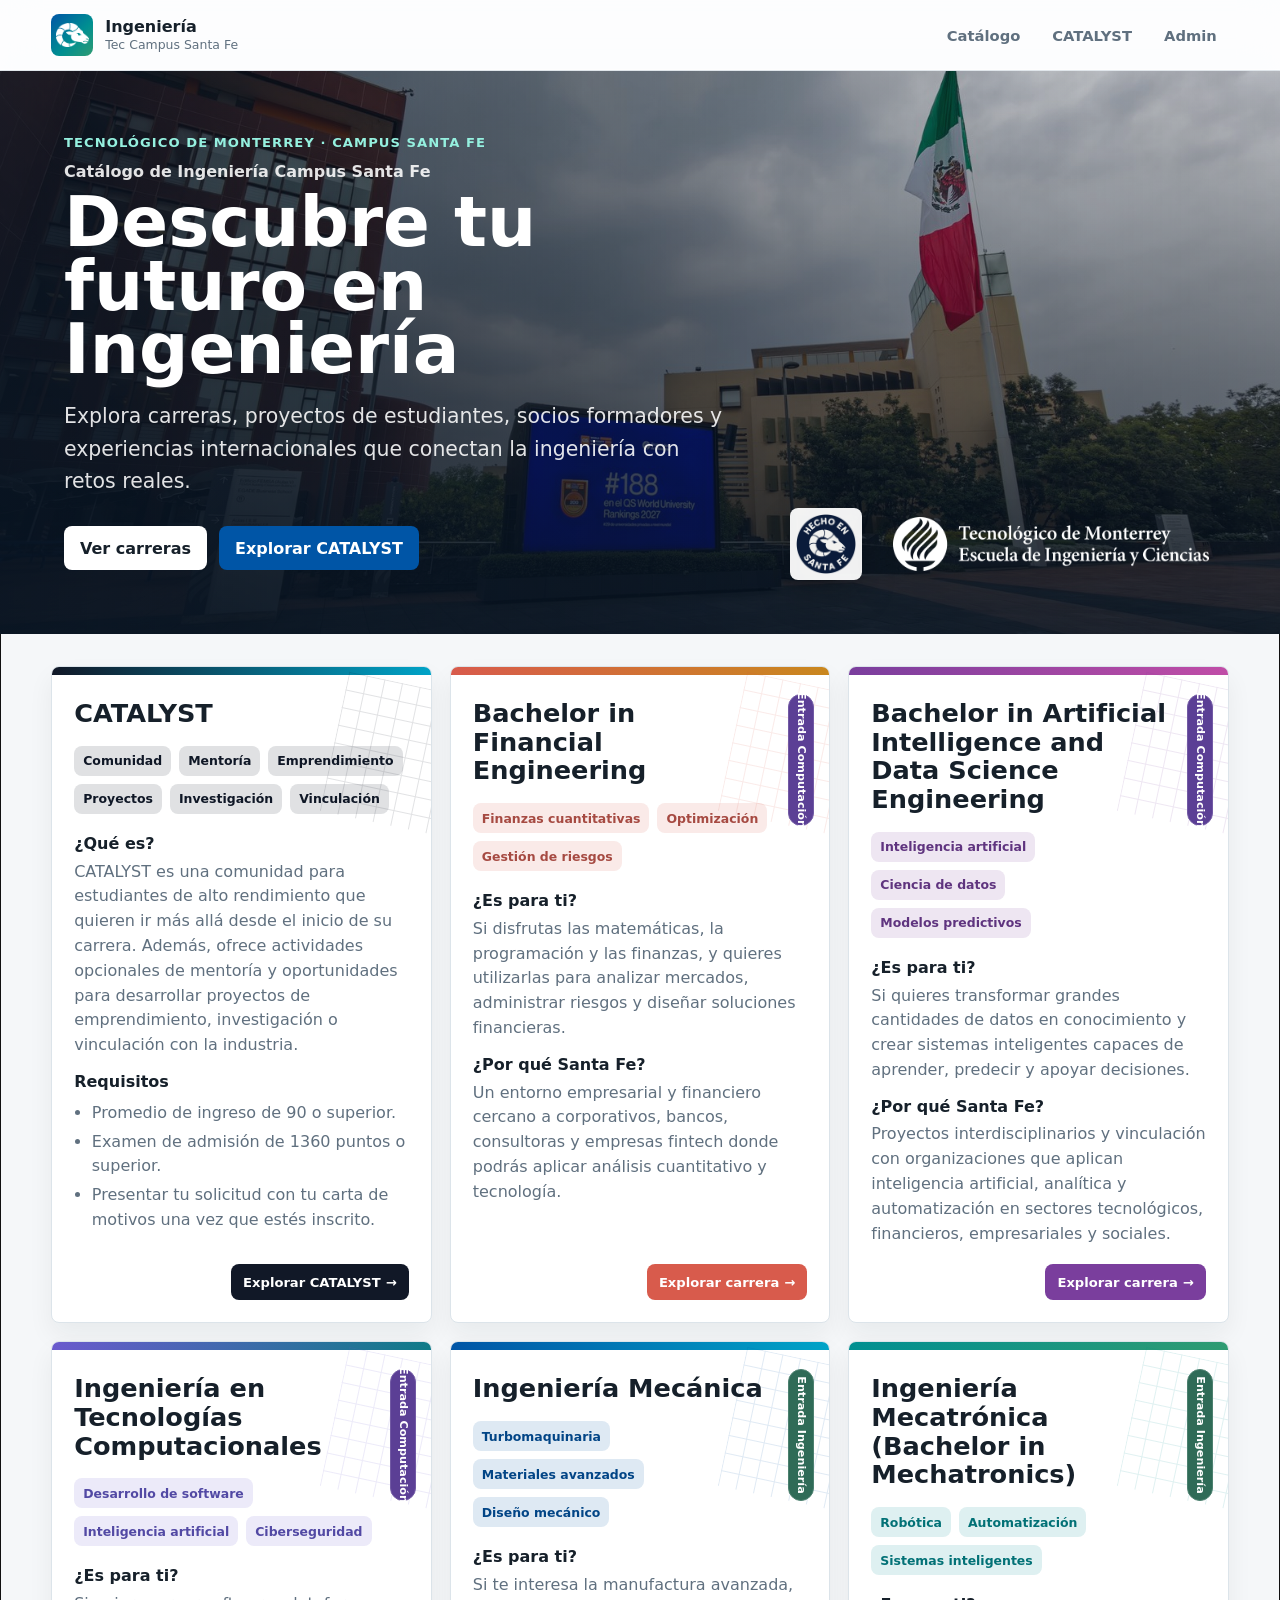
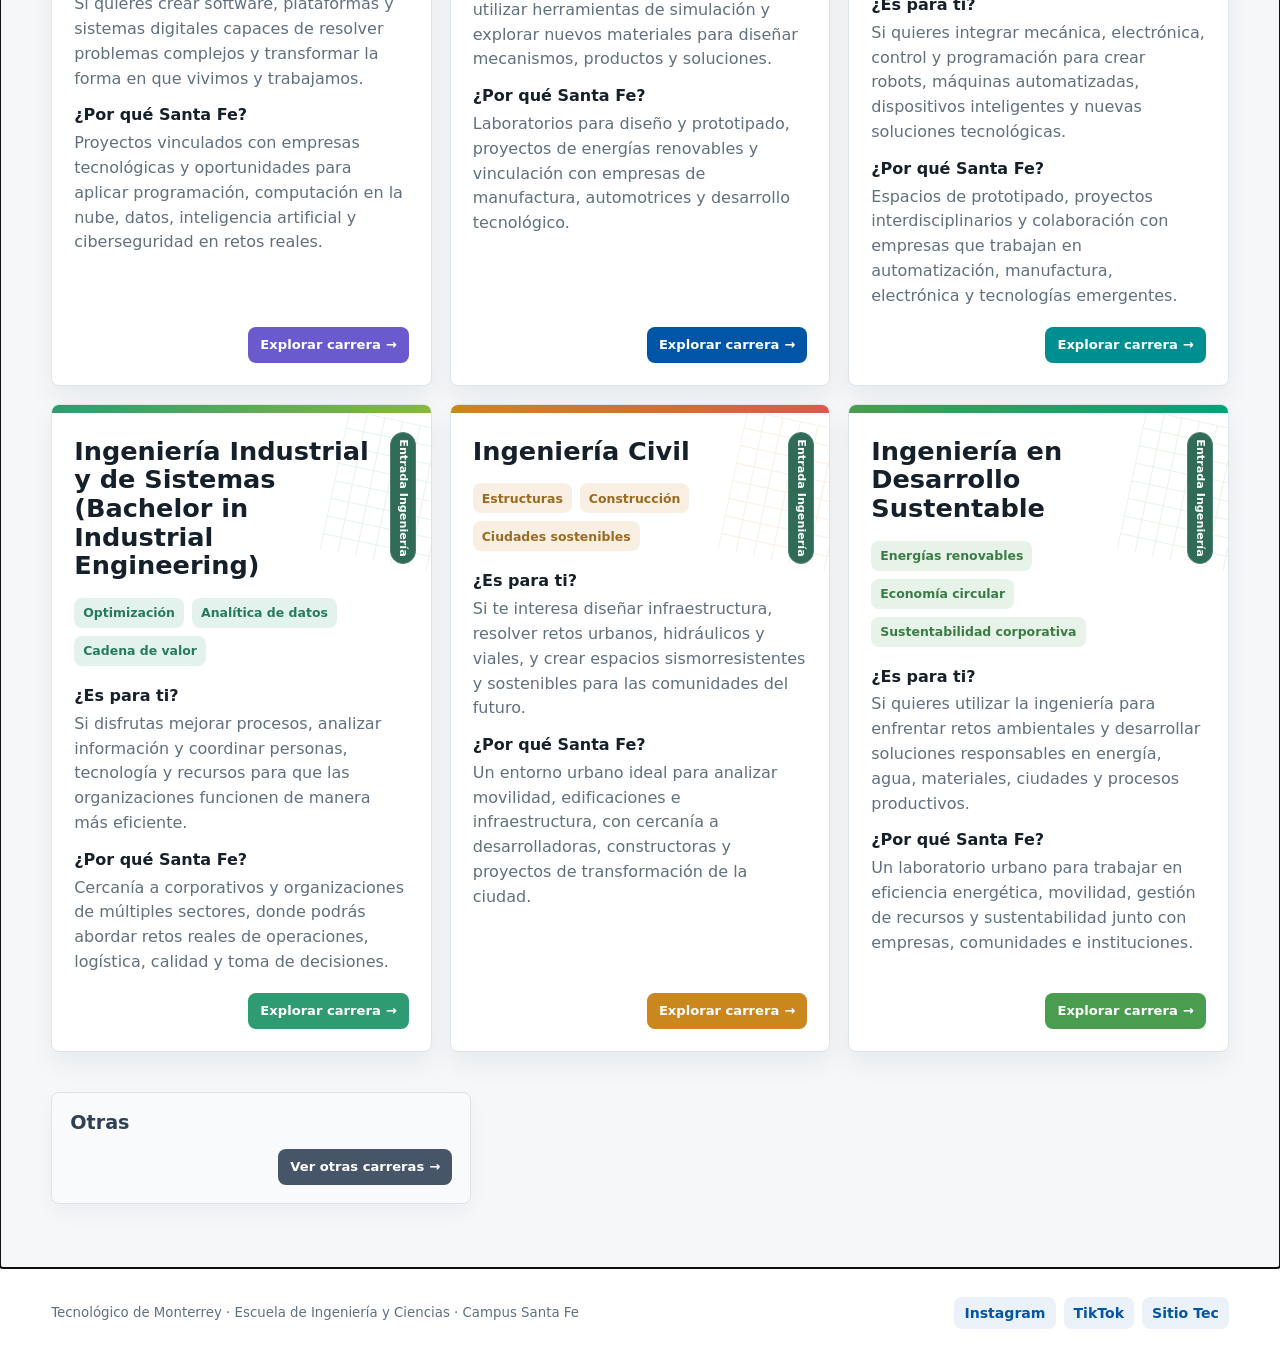
==== index.html @ 41fcdf04 "Agregar QRs" ====
<!doctype html>
<html lang="es">
  <head>
    <meta charset="UTF-8" />
    <meta name="viewport" content="width=device-width, initial-scale=1" />
    <title>Ingeniería Tec Santa Fe | Catálogo</title>
    <meta
      name="description"
      content="Catálogo de programas de Ingeniería del Tecnológico de Monterrey Campus Santa Fe."
    />
    <link rel="icon" href="assets/favicon.ico" sizes="any" />
    <link rel="icon" href="assets/favicon.png" type="image/png" />
    <link rel="apple-touch-icon" href="assets/apple-touch-icon.png" />
    <link rel="stylesheet" href="assets/vendor/jsvectormap/jsvectormap.min.css" />
    <link rel="stylesheet" href="styles/styles.css?v=20260716-28" />
  </head>
  <body>
    <header class="site-header">
      <a class="brand" href="#inicio" aria-label="Volver al inicio">
        <span class="brand-mark" aria-hidden="true">
          <img class="brand-icon" src="assets/logos/borrego-hecho-en-santa-fe.png" alt="" />
        </span>
        <span>
          <strong>Ingeniería</strong>
          <small>Tec Campus Santa Fe</small>
        </span>
      </a>
      <nav class="top-nav" aria-label="Navegación principal">
        <a href="#inicio">Catálogo</a>
        <a href="#programa/catalyst">CATALYST</a>
        <a href="#admin">Admin</a>
      </nav>
    </header>

    <main id="app" tabindex="-1"></main>

    <footer class="site-footer" id="site-footer">
      <p>Tecnológico de Monterrey · Escuela de Ingeniería y Ciencias · Campus Santa Fe</p>
    </footer>

    <script src="assets/vendor/jsvectormap/jsvectormap.min.js"></script>
    <script src="assets/vendor/jsvectormap/world.js"></script>
    <script src="js/app.js?v=20260716-28"></script>
  </body>
</html>
---- assets/vendor/jsvectormap/jsvectormap.min.css ----
svg{-ms-touch-action:none;touch-action:none}image,text,.jvm-zoomin,.jvm-zoomout{-webkit-user-select:none;-moz-user-select:none;-ms-user-select:none;user-select:none}.jvm-container{-ms-touch-action:none;touch-action:none;position:relative;overflow:hidden;height:100%;width:100%}.jvm-tooltip{border-radius:3px;background-color:#5c5cff;font-family:sans-serif,Verdana;font-size:smaller;box-shadow:1px 2px 12px rgba(0,0,0,0.2);padding:3px 5px;white-space:nowrap;position:absolute;display:none;color:#FFF}.jvm-tooltip.active{display:block}.jvm-zoom-btn{border-radius:3px;background-color:#292929;padding:3px;box-sizing:border-box;position:absolute;line-height:10px;cursor:pointer;color:#FFF;height:15px;width:15px;left:10px}.jvm-zoom-btn.jvm-zoomout{top:30px}.jvm-zoom-btn.jvm-zoomin{top:10px}.jvm-series-container{right:15px;position:absolute}.jvm-series-container.jvm-series-h{bottom:15px}.jvm-series-container.jvm-series-v{top:15px}.jvm-series-container .jvm-legend{background-color:#fff;border:1px solid #e5e7eb;margin-left:.75rem;border-radius:.25rem;border-color:#e5e7eb;padding:.6rem;box-shadow:0 1px 2px 0 rgba(0,0,0,0.05);float:left}.jvm-series-container .jvm-legend .jvm-legend-title{line-height:1;border-bottom:1px solid #e5e7eb;padding-bottom:.5rem;margin-bottom:.575rem;text-align:left}.jvm-series-container .jvm-legend .jvm-legend-inner{overflow:hidden}.jvm-series-container .jvm-legend .jvm-legend-inner .jvm-legend-tick{overflow:hidden;min-width:40px}.jvm-series-container .jvm-legend .jvm-legend-inner .jvm-legend-tick:not(:first-child){margin-top:.575rem}.jvm-series-container .jvm-legend .jvm-legend-inner .jvm-legend-tick .jvm-legend-tick-sample{border-radius:4px;margin-right:.65rem;height:16px;width:16px;float:left}.jvm-series-container .jvm-legend .jvm-legend-inner .jvm-legend-tick .jvm-legend-tick-text{font-size:12px;text-align:center;float:left}.jvm-line[animation="true"]{-webkit-animation:jvm-line-animation 10s linear forwards infinite;animation:jvm-line-animation 10s linear forwards infinite}@-webkit-keyframes jvm-line-animation{from{stroke-dashoffset:250}}@keyframes jvm-line-animation{from{stroke-dashoffset:250}}
---- styles/styles.css ----
:root {
  color-scheme: light;
  --ink: #16202a;
  --muted: #60707f;
  --line: #dce4ea;
  --paper: #ffffff;
  --soft: #f5f7f9;
  --blue: #0055a6;
  --teal: #008f91;
  --green: #2f9b72;
  --coral: #d85b4c;
  --amber: #c9871e;
  --violet: #6a5acd;
  --entry-computacion: #5b3f95;
  --entry-ingenieria: #2f6b57;
  --shadow: 0 18px 42px rgba(22, 32, 42, 0.12);
  --accent: var(--blue);
  --secondary-accent: var(--teal);
  --gradient: linear-gradient(135deg, rgba(0, 85, 166, 0.95), rgba(0, 143, 145, 0.88));
}

* {
  box-sizing: border-box;
}

html {
  scroll-behavior: smooth;
}

body {
  margin: 0;
  font-family:
    Inter, ui-sans-serif, system-ui, -apple-system, BlinkMacSystemFont, "Segoe UI",
    sans-serif;
  color: var(--ink);
  background:
    linear-gradient(180deg, rgba(0, 85, 166, 0.08), transparent 360px),
    var(--soft);
}

body:has(.theme-scope) {
  background:
    linear-gradient(180deg, color-mix(in srgb, var(--accent) 10%, transparent), transparent 360px),
    var(--soft);
}

a {
  color: inherit;
  text-decoration: none;
}

button {
  font: inherit;
}

.site-header {
  position: sticky;
  top: 0;
  z-index: 20;
  display: flex;
  align-items: center;
  justify-content: space-between;
  gap: 20px;
  padding: 14px clamp(18px, 4vw, 56px);
  background: rgba(255, 255, 255, 0.9);
  border-bottom: 1px solid rgba(220, 228, 234, 0.8);
  backdrop-filter: blur(18px);
}

.brand {
  display: inline-flex;
  align-items: center;
  gap: 12px;
  min-width: 0;
}

.brand-mark {
  display: grid;
  width: 42px;
  height: 42px;
  place-items: center;
  flex: 0 0 auto;
  color: white;
  font-weight: 900;
  background:
    linear-gradient(135deg, var(--blue), var(--teal) 58%, var(--green)),
    var(--blue);
  border-radius: 8px;
}

.brand-icon {
  display: block;
  width: 78%;
  height: 78%;
  object-fit: contain;
  object-position: center;
  border-radius: 0;
}

.brand strong,
.brand small {
  display: block;
  line-height: 1.1;
}

.brand small {
  margin-top: 3px;
  color: var(--muted);
  font-size: 0.78rem;
}

.top-nav {
  display: flex;
  align-items: center;
  gap: 8px;
}

.top-nav a,
.back-link {
  padding: 10px 12px;
  color: var(--muted);
  font-size: 0.92rem;
  font-weight: 700;
  border-radius: 8px;
}

.top-nav a:hover,
.back-link:hover {
  color: var(--blue);
  background: rgba(0, 85, 166, 0.08);
}

#app {
  min-height: calc(100vh - 144px);
}

.hero {
  position: relative;
  isolation: isolate;
  min-height: 520px;
  display: grid;
  align-items: end;
  padding: clamp(28px, 5vw, 72px);
  overflow: hidden;
  background: #10243a;
}

.hero::before {
  content: none;
}

.hero-image {
  position: absolute;
  inset: 0;
  z-index: -2;
  width: 100%;
  height: 100%;
  object-fit: cover;
  object-position: 52% 46%;
  transform: scale(1.02);
}

.hero::after {
  content: "";
  position: absolute;
  inset: 0;
  z-index: -1;
  background:
    linear-gradient(90deg, rgba(8, 20, 34, 0.82), rgba(8, 20, 34, 0.3) 58%, rgba(8, 20, 34, 0.08)),
    linear-gradient(180deg, rgba(8, 20, 34, 0.1), rgba(8, 20, 34, 0.84));
}

.hero-content {
  position: relative;
  z-index: 1;
  max-width: 760px;
  color: white;
}

.hero-logo-stack {
  position: absolute;
  right: clamp(28px, 5vw, 72px);
  bottom: clamp(28px, 5vw, 54px);
  z-index: 1;
  display: flex;
  align-items: center;
  justify-content: flex-end;
  gap: clamp(16px, 2vw, 24px);
  max-width: min(44vw, 440px);
}

.hero-logo {
  display: block;
  object-fit: contain;
}

.institutional-logo {
  width: clamp(250px, 27vw, 330px);
  max-height: 54px;
  filter: drop-shadow(0 12px 24px rgba(0, 0, 0, 0.22));
}

.project-logo {
  width: clamp(58px, 6.2vw, 72px);
  height: clamp(58px, 6.2vw, 72px);
  padding: 6px;
  background: rgba(255, 255, 255, 0.94);
  border-radius: 8px;
  box-shadow: 0 16px 34px rgba(0, 0, 0, 0.22);
}

.welcome-line {
  margin: 0 0 10px;
  color: rgba(255, 255, 255, 0.88);
  font-weight: 850;
}

.eyebrow {
  margin: 0 0 12px;
  color: #95f0df;
  font-size: 0.82rem;
  font-weight: 850;
  letter-spacing: 0.08em;
  text-transform: uppercase;
}

h1,
h2,
h3,
p {
  margin-top: 0;
}

h1 {
  max-width: 10ch;
  margin-bottom: 18px;
  font-size: clamp(2.4rem, 5.4vw, 5.1rem);
  line-height: 0.92;
  letter-spacing: 0;
}

.hero-copy {
  max-width: 660px;
  margin-bottom: 28px;
  color: rgba(255, 255, 255, 0.88);
  font-size: clamp(1.04rem, 2vw, 1.28rem);
  line-height: 1.6;
}

.hero-actions,
.detail-actions {
  display: flex;
  flex-wrap: wrap;
  align-items: center;
  gap: 12px;
}

.button {
  display: inline-flex;
  align-items: center;
  justify-content: center;
  min-height: 44px;
  padding: 12px 16px;
  color: white;
  font-weight: 800;
  background: var(--accent, var(--blue));
  border: 0;
  border-radius: 8px;
  cursor: pointer;
  transition:
    transform 180ms ease,
    box-shadow 180ms ease,
    background 180ms ease;
}

.button:hover {
  transform: translateY(-1px);
  box-shadow: 0 12px 22px color-mix(in srgb, var(--accent, var(--blue)) 28%, transparent);
}

.button.secondary {
  color: var(--ink);
  background: white;
}

.button.ghost {
  color: var(--accent, var(--blue));
  background: color-mix(in srgb, var(--accent, var(--blue)) 10%, white);
}

.compact-button {
  width: auto;
  min-height: 40px;
  padding: 10px 13px;
  font-size: 0.9rem;
}

.catalog-section,
.detail-shell {
  padding: clamp(34px, 5vw, 72px) clamp(18px, 4vw, 56px);
}

.section-heading {
  display: flex;
  align-items: end;
  justify-content: space-between;
  gap: 24px;
  max-width: 1180px;
  margin: 0 auto 26px;
}

.section-heading h2 {
  margin-bottom: 6px;
  font-size: clamp(1.85rem, 3vw, 3rem);
  line-height: 1.05;
}

.section-heading p {
  max-width: 660px;
  color: var(--muted);
  line-height: 1.65;
}

.catalog-heading {
  align-items: center;
  margin-bottom: 22px;
}

.catalog-heading h2 {
  margin-bottom: 0;
}

.count-badge {
  display: inline-flex;
  min-width: 96px;
  justify-content: center;
  padding: 10px 12px;
  color: color-mix(in srgb, var(--accent, var(--teal)) 80%, #081422);
  font-weight: 850;
  background: color-mix(in srgb, var(--accent, var(--teal)) 12%, white);
  border: 1px solid color-mix(in srgb, var(--accent, var(--teal)) 26%, white);
  border-radius: 8px;
}

.program-grid {
  display: grid;
  grid-template-columns: repeat(3, minmax(0, 1fr));
  gap: 18px;
  max-width: 1180px;
  margin: 0 auto;
}

.catalog-programs-stack {
  display: grid;
  gap: clamp(24px, 4vw, 40px);
  max-width: 1180px;
  margin: 0 auto;
}

.catalog-section--programs {
  padding-top: clamp(18px, 2.5vw, 32px);
}

.catalog-programs-stack .program-grid {
  max-width: none;
  margin: 0;
}

.catalog-other-entry {
  max-width: 420px;
}

.program-card {
  position: relative;
  min-height: 330px;
  display: flex;
  flex-direction: column;
  gap: 18px;
  padding: 22px;
  overflow: hidden;
  background: var(--paper);
  border: 1px solid var(--line);
  border-radius: 8px;
  box-shadow: 0 12px 26px rgba(22, 32, 42, 0.06);
}

.program-card-link {
  color: inherit;
  text-decoration: none;
  transition:
    border-color 180ms ease,
    box-shadow 180ms ease,
    transform 180ms ease;
}

.program-card--entry > h3,
.program-card--entry > .tag-row {
  padding-right: 34px;
}

.program-card-link:hover {
  border-color: color-mix(in srgb, var(--accent, var(--blue)) 42%, var(--line));
  box-shadow: var(--shadow);
  transform: translateY(-3px);
}

.program-card-link:focus-visible,
.other-program-entry:focus-visible {
  outline: 3px solid color-mix(in srgb, var(--accent, var(--blue)) 68%, #ffffff);
  outline-offset: 3px;
}

.program-card-topline {
  position: absolute;
  top: 80px;
  right: -38px;
  z-index: 2;
  display: flex;
  width: 132px;
  min-height: 26px;
  justify-content: center;
  margin: 0;
  transform: rotate(90deg);
  transform-origin: center;
}

.entry-badge {
  display: inline-flex;
  align-items: center;
  width: 100%;
  min-height: 26px;
  justify-content: center;
  padding: 5px 8px;
  color: #ffffff;
  font-size: 0.7rem;
  font-weight: 850;
  line-height: 1.15;
  text-align: center;
  white-space: nowrap;
  background: var(--entry-badge-color, #465568);
  border: 1px solid color-mix(in srgb, var(--entry-badge-color, #465568) 86%, #ffffff);
  border-radius: 999px;
}

.program-card--entry-computacion {
  --entry-badge-color: var(--entry-computacion);
}

.program-card--entry-ingenieria {
  --entry-badge-color: var(--entry-ingenieria);
}

.program-card::before {
  content: "";
  position: absolute;
  inset: 0 0 auto;
  height: 8px;
  background: linear-gradient(90deg, var(--accent, var(--blue)), var(--secondary-accent, var(--teal)));
}

.program-card::after {
  content: "";
  position: absolute;
  right: -44px;
  top: 18px;
  width: 142px;
  height: 142px;
  opacity: 0.12;
  background:
    linear-gradient(90deg, var(--accent, var(--blue)) 1px, transparent 1px),
    linear-gradient(var(--accent, var(--blue)) 1px, transparent 1px);
  background-size: 18px 18px;
  transform: rotate(12deg);
}

.program-card h3 {
  position: relative;
  z-index: 1;
  margin: 10px 0 0;
  font-size: clamp(1.3rem, 2vw, 1.74rem);
  line-height: 1.12;
}

.other-program-entry {
  display: flex;
  flex-direction: column;
  align-items: flex-start;
  justify-content: flex-start;
  gap: 12px;
  min-height: 112px;
  padding: 18px;
  color: #314155;
  text-align: left;
  text-decoration: none;
  background: #f8fafc;
  border: 1px solid var(--line);
  border-radius: 8px;
  box-shadow: 0 10px 20px rgba(22, 32, 42, 0.04);
  transition:
    border-color 180ms ease,
    box-shadow 180ms ease,
    transform 180ms ease;
}

.other-program-entry strong {
  font-size: clamp(1.08rem, 1.5vw, 1.28rem);
  font-weight: 900;
}

.other-program-entry:hover {
  border-color: #cbd5e1;
  box-shadow: 0 14px 26px rgba(22, 32, 42, 0.08);
  transform: translateY(-2px);
}

.other-programs-page {
  min-height: 70vh;
}

.other-career-grid {
  display: grid;
  grid-template-columns: repeat(2, minmax(0, 1fr));
  gap: 18px;
  max-width: 900px;
  margin: 0 auto;
}

.card-nav-hint {
  position: relative;
  z-index: 1;
  display: inline-flex;
  align-items: center;
  align-self: flex-end;
  gap: 5px;
  margin-top: auto;
  min-height: 36px;
  padding: 9px 12px;
  color: #ffffff;
  font-size: 0.82rem;
  font-weight: 850;
  line-height: 1.2;
  text-align: right;
  white-space: nowrap;
  background: var(--accent, var(--blue));
  border-radius: 8px;
}

.other-program-entry .card-nav-hint {
  color: #ffffff;
  background: #465568;
}

.tag-row {
  display: flex;
  flex-wrap: wrap;
  gap: 8px;
}

.catalyst-activity-tags {
  width: 100%;
  align-items: flex-start;
  justify-content: flex-start;
}

.catalyst-activity-tags .tag {
  cursor: default;
  user-select: text;
}

.catalyst-detail-list {
  margin: 0;
  padding-left: 1.1rem;
  color: var(--muted);
  line-height: 1.6;
}

.catalyst-detail-list li + li {
  margin-top: 6px;
}

.tag {
  display: inline-flex;
  align-items: center;
  min-height: 30px;
  padding: 7px 9px;
  color: color-mix(in srgb, var(--accent, var(--blue)) 76%, #081422);
  font-size: 0.78rem;
  font-weight: 850;
  background: color-mix(in srgb, var(--accent, var(--blue)) 13%, white);
  border-radius: 8px;
}

.partner-tags {
  width: 100%;
  margin-top: 0;
  align-items: flex-start;
  justify-content: flex-start;
}

.partner-tags .tag {
  cursor: default;
  user-select: text;
}

.partner-media {
  width: 100%;
}

.partner-grid {
  align-items: stretch;
}

.partner-card {
  display: flex;
  flex-direction: column;
  justify-content: flex-start;
  align-items: stretch;
  align-self: stretch;
  height: 100%;
  gap: 14px;
}

.partner-card > * {
  flex: 0 0 auto;
}

.partner-card .logo-row {
  align-items: center;
  width: 100%;
  flex-shrink: 0;
}

.partner-heading-content {
  display: grid;
  align-content: start;
  gap: 0;
  min-width: 0;
}

.partner-card h2 {
  margin-bottom: 0;
}

.partner-card > p {
  margin: 0;
}

.card-copy {
  position: relative;
  z-index: 1;
  display: grid;
  gap: 12px;
  color: var(--muted);
  line-height: 1.55;
}

.card-copy strong {
  display: block;
  margin-bottom: 3px;
  color: var(--ink);
}

.card-requirements ul {
  margin: 6px 0 0;
  padding-left: 1.1rem;
}

.card-requirements li + li {
  margin-top: 4px;
}

.card-footer {
  position: relative;
  z-index: 1;
  display: flex;
  justify-content: flex-end;
  margin-top: auto;
}

.card-footer .button {
  width: 100%;
  background: var(--accent, var(--blue));
}

.detail-hero {
  position: relative;
  padding: clamp(28px, 5vw, 64px) clamp(18px, 4vw, 56px);
  overflow: hidden;
  color: white;
  background: color-mix(in srgb, var(--accent, var(--blue)) 72%, #081422);
}

.detail-hero::before {
  content: "";
  position: absolute;
  inset: 0;
  z-index: 0;
  background-image: var(--career-image);
  background-size: cover;
  background-position: center;
  transform: scale(1.03);
}

.detail-hero::after {
  content: "";
  position: absolute;
  inset: 0;
  z-index: 0;
  background:
    linear-gradient(90deg, rgba(8, 20, 34, 0.86), rgba(8, 20, 34, 0.56) 58%, rgba(8, 20, 34, 0.34)),
    linear-gradient(135deg, color-mix(in srgb, var(--accent, var(--blue)) 38%, transparent), color-mix(in srgb, var(--secondary-accent, var(--teal)) 24%, transparent));
}

.detail-hero-inner {
  position: relative;
  z-index: 1;
  max-width: 980px;
}

.page-breadcrumb {
  position: relative;
  z-index: 5;
  overflow-x: auto;
  padding: 0 clamp(18px, 4vw, 56px);
  background: rgba(255, 255, 255, 0.96);
  border-bottom: 1px solid var(--line);
  scrollbar-width: thin;
  --breadcrumb-accent: var(--accent, var(--blue));
}

.page-breadcrumb ol {
  display: flex;
  align-items: center;
  width: max-content;
  min-width: 100%;
  max-width: 1180px;
  min-height: 48px;
  margin: 0 auto;
  padding: 9px 0;
  list-style: none;
}

.page-breadcrumb li {
  display: inline-flex;
  align-items: center;
  white-space: nowrap;
}

.page-breadcrumb li + li::before {
  content: "/";
  margin: 0 9px;
  color: #9aa7b4;
  font-weight: 650;
}

.page-breadcrumb a,
.page-breadcrumb [aria-current="page"] {
  font-size: 0.84rem;
  line-height: 1.3;
}

.page-breadcrumb a {
  color: var(--muted);
  font-weight: 720;
}

.page-breadcrumb a:hover {
  color: var(--breadcrumb-accent);
  text-decoration: underline;
  text-underline-offset: 3px;
}

.page-breadcrumb a:focus-visible {
  outline: 2px solid var(--breadcrumb-accent);
  outline-offset: 3px;
  border-radius: 2px;
}

.page-breadcrumb [aria-current="page"] {
  color: var(--breadcrumb-accent);
  font-weight: 900;
}

.detail-hero h1 {
  max-width: min(13.5ch, 980px);
  margin-bottom: 16px;
  font-size: clamp(2.5rem, 5.8vw, 5.15rem);
  line-height: 0.95;
  text-wrap: balance;
}

.detail-hero h1.hero-title-medium {
  max-width: min(15.5ch, 980px);
  font-size: clamp(2.35rem, 5vw, 4.55rem);
  line-height: 0.97;
}

.detail-hero h1.hero-title-long {
  max-width: min(18ch, 980px);
  font-size: clamp(2.25rem, 4.6vw, 4.25rem);
  line-height: 0.98;
}

.detail-hero h1.hero-title-xlong {
  max-width: min(22ch, 980px);
  font-size: clamp(2rem, 3.8vw, 3.55rem);
  line-height: 1.02;
}

.detail-hero p {
  max-width: 760px;
  color: rgba(255, 255, 255, 0.9);
  font-size: clamp(1rem, 1.6vw, 1.2rem);
  line-height: 1.65;
}

.detail-shell {
  max-width: 1180px;
  margin: 0 auto;
}

.career-sections-shell {
  padding-top: clamp(22px, 3vw, 42px);
}

.section-grid {
  display: grid;
  grid-template-columns: repeat(2, minmax(0, 1fr));
  gap: 18px;
}

.section-nav-grid {
  grid-template-columns: repeat(4, minmax(0, 1fr));
  align-items: stretch;
}

.internal-heading {
  align-items: center;
}

.clickable-grid {
  align-items: stretch;
}

.info-panel {
  display: grid;
  gap: 16px;
  padding: 22px;
  background: var(--paper);
  border: 1px solid var(--line);
  border-radius: 8px;
  box-shadow: 0 12px 26px rgba(22, 32, 42, 0.06);
}

.section-link-card {
  color: inherit;
  display: flex;
  flex-direction: column;
  height: 100%;
  overflow: hidden;
  text-decoration: none;
  transition:
    border-color 180ms ease,
    box-shadow 180ms ease,
    transform 180ms ease;
}

.section-link-card:hover {
  border-color: color-mix(in srgb, var(--accent, var(--blue)) 45%, var(--line));
  box-shadow: var(--shadow);
  transform: translateY(-2px);
}

.section-link-card:focus-visible {
  outline: 3px solid color-mix(in srgb, var(--accent, var(--blue)) 70%, #ffffff);
  outline-offset: 3px;
}

.program-card-link:active,
.section-link-card:active,
.other-program-entry:active {
  transform: scale(0.99);
}

.section-link-card p {
  margin: 0;
  color: var(--muted);
  line-height: 1.55;
}

.info-panel > p {
  margin: 0;
  color: var(--muted);
  line-height: 1.55;
}

.text-link {
  color: var(--accent, var(--blue));
  font-weight: 850;
}

.section-nav-grid .info-panel {
  display: flex;
  flex-direction: column;
  justify-content: flex-start;
  gap: 12px;
  height: 100%;
  padding: 18px;
}

.section-nav-grid .info-panel h2 {
  font-size: clamp(1.02rem, 1.45vw, 1.36rem);
  line-height: 1.18;
}

.section-nav-grid .info-panel p {
  margin: 0;
}

.catalyst-panel-bullets {
  display: grid;
  gap: 8px;
  margin: 0;
  padding-left: 1.1rem;
  color: var(--muted);
  line-height: 1.48;
}

.catalyst-panel-bullets li::marker {
  color: var(--accent, var(--blue));
}

.info-panel h2 {
  display: flex;
  align-items: center;
  gap: 10px;
  margin: 0;
  font-size: clamp(1.28rem, 2vw, 1.8rem);
  line-height: 1.15;
}

.section-dot {
  width: 12px;
  height: 12px;
  flex: 0 0 auto;
  background: var(--accent, var(--teal));
  border-radius: 4px;
}

.item-list {
  display: grid;
  gap: 10px;
  margin: 0;
  padding: 0;
  list-style: none;
}

.item-list li {
  padding: 12px;
  color: var(--muted);
  line-height: 1.5;
  background: var(--soft);
  border: 1px solid rgba(220, 228, 234, 0.75);
  border-radius: 8px;
}

.item-list strong {
  display: block;
  margin-bottom: 2px;
  color: var(--ink);
}

.content-grid {
  display: grid;
  gap: 18px;
}

.project-grid,
.partner-grid,
.university-grid,
.exatec-grid,
.activity-grid,
.advantage-grid {
  grid-template-columns: repeat(3, minmax(0, 1fr));
}

.exatec-grid {
  align-items: stretch;
}

.feature-card,
.advantage-card {
  display: grid;
  gap: 16px;
  padding: 18px;
  overflow: hidden;
  background: var(--paper);
  border: 1px solid var(--line);
  border-radius: 8px;
  box-shadow: 0 12px 26px rgba(22, 32, 42, 0.06);
}

.feature-card h2,
.campus-feature h2 {
  margin-bottom: 4px;
  font-size: clamp(1.28rem, 2vw, 1.8rem);
  line-height: 1.12;
}

.feature-card p,
.advantage-card p,
.campus-feature p {
  margin-bottom: 0;
  color: var(--muted);
  line-height: 1.55;
}

.feature-body {
  display: grid;
  gap: 12px;
}

.activity-grid {
  align-items: stretch;
}

.activity-grid + .activity-grid {
  margin-top: 18px;
}

.activity-grid--compact {
  grid-template-columns: repeat(4, minmax(0, 1fr));
  align-items: start;
}

.activity-grid--media {
  grid-template-columns: repeat(3, minmax(0, 1fr));
}

.activity-card {
  display: flex;
  flex-direction: column;
  justify-content: flex-start;
  height: 100%;
}

.activity-card .feature-body {
  display: flex;
  flex: 1;
  flex-direction: column;
  align-items: flex-start;
  justify-content: flex-start;
  gap: 12px;
}

.activity-card--compact {
  align-self: start;
  height: auto;
  padding: 16px;
}

.theme-scope .activity-card--compact::before {
  margin: -16px -16px 0;
}

.activity-card--with-media .image-tile,
.activity-card--with-media .video-frame {
  flex: 0 0 auto;
  order: 0;
  width: 100%;
}

.activity-card--with-media .image-tile {
  min-height: 190px;
}

.listing-tools {
  display: grid;
  gap: 12px;
  margin-bottom: 18px;
  padding: 16px;
  background: var(--paper);
  border: 1px solid color-mix(in srgb, var(--accent, var(--blue)) 16%, var(--line));
  border-radius: 8px;
  box-shadow: 0 12px 26px rgba(22, 32, 42, 0.06);
}

.listing-controls {
  display: flex;
  flex-wrap: wrap;
  gap: 12px;
  align-items: end;
}

.listing-label {
  display: grid;
  min-width: 180px;
  gap: 7px;
  color: var(--ink);
  font-size: 0.82rem;
  font-weight: 850;
}

.listing-select {
  min-height: 42px;
  padding: 10px 36px 10px 12px;
  color: var(--ink);
  font: inherit;
  font-size: 0.94rem;
  background: white;
  border: 1px solid var(--line);
  border-radius: 8px;
}

.listing-select:focus {
  outline: none;
  border-color: color-mix(in srgb, var(--accent, var(--blue)) 42%, var(--line));
  box-shadow: 0 0 0 3px color-mix(in srgb, var(--accent, var(--blue)) 14%, transparent);
}

.result-counter {
  margin: 0;
  color: var(--muted);
  font-weight: 800;
  line-height: 1.45;
}

.project-card {
  display: flex;
  flex-direction: column;
  height: 100%;
}

.project-card .feature-body {
  display: flex;
  flex-direction: column;
  flex: 1;
}

.external-link-wrapper {
  width: 100%;
  margin-top: auto;
}

.vivencia-external-actions {
  display: flex;
  flex-direction: column;
  align-items: stretch;
}

.vivencia-resource-button {
  width: 100%;
  color: #ffffff;
  background: var(--vivencia-link-accent, var(--accent, var(--blue)));
  text-align: center;
}

.vivencia-resource-button:hover {
  box-shadow: 0 12px 22px color-mix(in srgb, var(--vivencia-link-accent, var(--accent, var(--blue))) 28%, transparent);
}

.qr-code-wrapper {
  display: flex;
  width: 100%;
  justify-content: center;
  margin-top: 14px;
}

.qr-code-image {
  display: block;
  width: 50%;
  min-width: min(130px, 50%);
  max-width: 220px;
  height: auto;
  aspect-ratio: 1;
  object-fit: contain;
  border-radius: 2px;
}

.mini-label {
  margin: 0;
  color: var(--accent, var(--blue));
  font-size: 0.78rem;
  font-weight: 850;
  letter-spacing: 0.06em;
  text-transform: uppercase;
}

.image-tile,
.campus-photo {
  position: relative;
  min-height: 180px;
  overflow: hidden;
  background-color: #dfe8ed;
  background-image:
    linear-gradient(135deg, color-mix(in srgb, var(--accent, var(--blue)) 18%, transparent), color-mix(in srgb, var(--secondary-accent, var(--teal)) 12%, transparent)),
    var(--media-image, url("../assets/images/hero/santafe-ranking-hero-1600.jpg"));
  background-size: cover;
  background-position: center;
  border-radius: 8px;
}

.image-tile > span {
  position: absolute;
  left: 12px;
  bottom: 12px;
  display: inline-flex;
  align-items: center;
  gap: 6px;
  max-width: calc(100% - 24px);
  padding: 8px 10px;
  color: white;
  font-size: 0.78rem;
  font-weight: 850;
  background: rgba(8, 20, 34, 0.7);
  border-radius: 8px;
}

.location-badge {
  line-height: 1.25;
}

.image-tile > .experience-location-overlay {
  box-sizing: border-box;
  flex-wrap: nowrap;
  justify-content: flex-start;
  gap: clamp(5px, 1vw, 8px);
  max-width: calc(100% - 24px);
  padding: clamp(6px, 1.5vw, 10px);
  font-size: clamp(0.72rem, 1.4vw, 0.9rem);
  line-height: 1.1;
  white-space: nowrap;
}

.experience-location-overlay span {
  position: static;
  display: inline;
  min-width: 0;
  padding: 0;
  overflow: hidden;
  color: inherit;
  font-size: inherit;
  font-weight: inherit;
  line-height: inherit;
  text-overflow: ellipsis;
  white-space: nowrap;
  background: transparent;
  border-radius: 0;
}

.university-card .image-tile {
  background: transparent;
}

.university-card .image-tile > .university-media-image {
  position: absolute;
  inset: 0;
  width: 100%;
  height: 100%;
  display: block;
  object-fit: cover;
  object-position: center;
}

.university-card .image-tile > span {
  z-index: 1;
}

.wide-tile {
  min-height: 220px;
}

.university-flow-heading {
  max-width: 760px;
  margin-bottom: 18px;
}

.university-flow-heading h2 {
  margin: 4px 0 8px;
  font-size: clamp(1.7rem, 3vw, 2.7rem);
  line-height: 1.05;
}

.university-flow-heading p:not(.mini-label) {
  margin: 0;
  color: var(--muted);
  line-height: 1.6;
}

.university-action-row {
  display: flex;
  flex-wrap: wrap;
  gap: 10px;
  margin: 18px 0;
}

.university-map-card {
  display: grid;
  grid-template-columns: minmax(0, 1.45fr) minmax(280px, 0.65fr);
  gap: 18px;
  align-items: stretch;
  padding: 18px;
  background: var(--paper);
  border: 1px solid color-mix(in srgb, var(--accent, var(--blue)) 16%, var(--line));
  border-radius: 8px;
  box-shadow: 0 12px 26px rgba(22, 32, 42, 0.06);
}

.university-map-column,
.world-map-panel {
  display: grid;
  gap: 14px;
}

.world-map {
  position: relative;
  min-height: clamp(340px, 42vw, 540px);
  overflow: hidden;
  background: linear-gradient(180deg, #f7fafc, #eef4f8);
  border: 1px solid var(--line);
  border-radius: 8px;
}

.map-loading {
  display: grid;
  min-height: 100%;
  place-items: center;
  padding: 18px;
  color: var(--muted);
  font-weight: 800;
  text-align: center;
}

.jvm-container {
  background: transparent !important;
}

.jvm-tooltip {
  padding: 8px 10px;
  color: white;
  font-size: 0.8rem;
  font-weight: 850;
  background: rgba(8, 20, 34, 0.86);
  border-radius: 8px;
}

.map-info-panel {
  display: grid;
  align-content: start;
  gap: 14px;
  scroll-margin-top: 120px;
  padding: 18px;
  background: color-mix(in srgb, var(--accent, var(--blue)) 5%, white);
  border: 1px solid color-mix(in srgb, var(--accent, var(--blue)) 14%, var(--line));
  border-radius: 8px;
}

.map-info-panel h2 {
  margin: 0;
  font-size: clamp(1.35rem, 2.2vw, 2rem);
  line-height: 1.08;
}

.map-info-panel p {
  margin: 0;
  color: var(--muted);
  line-height: 1.55;
}

.country-panel-heading {
  display: flex;
  gap: 14px;
  align-items: center;
  justify-content: flex-start;
}

.country-flag {
  display: inline-block;
  width: 28px;
  height: 21px;
  object-fit: contain;
  flex: 0 0 auto;
  background: white;
  border: 1px solid var(--line);
  border-radius: 2px;
  box-shadow: 0 8px 18px rgba(22, 32, 42, 0.08);
}

.country-flag-wrapper {
  display: flex;
  align-items: center;
  justify-content: center;
  width: 48px;
  height: 48px;
  padding: 6px;
  flex: 0 0 auto;
  background: white;
  border-radius: 8px;
  box-sizing: border-box;
  box-shadow: 0 8px 18px rgba(22, 32, 42, 0.08);
}

.country-flag-wrapper .country-flag {
  width: 100%;
  height: 100%;
  background: transparent;
  border: 0;
  border-radius: 2px;
  box-shadow: none;
}

.experience-location-flag {
  position: static;
  width: auto;
  height: clamp(14px, 0.8em, 19px);
  max-width: 30px;
  display: block;
  object-fit: contain;
  flex-shrink: 0;
  background: transparent;
  border: 0;
  border-radius: 2px;
  box-shadow: none;
}

.country-summary {
  color: var(--ink) !important;
  font-weight: 800;
}

.country-list-button:hover,
.city-choice:hover,
.city-choice.is-active {
  border-color: color-mix(in srgb, var(--accent, var(--blue)) 42%, var(--line));
  box-shadow: var(--shadow);
}

.city-list {
  display: grid;
  gap: 9px;
}

.map-country-list,
.city-grid {
  display: grid;
  grid-template-columns: repeat(3, minmax(0, 1fr));
  gap: 12px;
}

.country-list-button {
  display: flex;
  justify-content: space-between;
  gap: 12px;
  padding: 14px 16px;
  color: var(--ink);
  font-weight: 900;
  background: var(--paper);
  border: 1px solid var(--line);
  border-radius: 8px;
  transition:
    border-color 180ms ease,
    box-shadow 180ms ease,
    transform 180ms ease;
}

.country-list-button:hover,
.city-choice:hover {
  transform: translateY(-2px);
}

.country-list-button small {
  color: var(--muted);
  font-weight: 800;
  white-space: nowrap;
}

.city-choice {
  display: flex;
  justify-content: space-between;
  gap: 10px;
  padding: 12px;
  color: inherit;
  font-weight: 900;
  background: white;
  border: 1px solid var(--line);
  border-radius: 8px;
  transition:
    border-color 180ms ease,
    box-shadow 180ms ease,
    transform 180ms ease;
}

.city-choice small {
  color: var(--muted);
  font-weight: 800;
  white-space: nowrap;
}

.media-crop-1 {
  background-position: center;
}

.media-crop-2 {
  background-position: 62% center;
}

.media-crop-3 {
  background-position: 36% center;
}

.media-crop-4 {
  background-position: center 42%;
}

.media-crop-5 {
  background-position: 70% 48%;
}

.video-frame {
  position: relative;
  aspect-ratio: 16 / 9;
  overflow: hidden;
  background: #0c1722;
  border-radius: 8px;
}

.project-media {
  flex: 0 0 auto;
  width: 100%;
  min-height: 0;
  aspect-ratio: 16 / 9;
  border-radius: 8px;
  box-shadow: 0 10px 22px rgba(22, 32, 42, 0.08);
}

.video-frame iframe {
  position: absolute;
  inset: 0;
  width: 100%;
  height: 100%;
  border: 0;
}

.meta-list {
  display: grid;
  gap: 9px;
  margin: 0;
}

.meta-list div {
  display: grid;
  gap: 2px;
}

.meta-list dt {
  color: var(--ink);
  font-size: 0.78rem;
  font-weight: 850;
}

.meta-list dd {
  margin: 0;
  color: var(--muted);
  line-height: 1.45;
}

.logo-row {
  display: flex;
  align-items: center;
  gap: 14px;
}

.logo-tile {
  display: grid;
  width: 64px;
  height: 64px;
  place-items: center;
  flex: 0 0 auto;
  color: white;
  font-weight: 900;
  background:
    linear-gradient(135deg, var(--accent, var(--blue)), var(--secondary-accent, var(--teal))),
    var(--blue);
  border-radius: 8px;
}

.logo-tile.image-logo {
  overflow: hidden;
  padding: 0;
  background: transparent;
  border: none;
}

.logo-tile img {
  width: 100%;
  height: 100%;
  display: block;
  object-fit: cover;
  object-position: center;
  border-radius: inherit;
}

.profile-photo {
  display: grid;
  width: 108px;
  height: 108px;
  place-items: center;
  overflow: hidden;
  background:
    radial-gradient(circle at 35% 25%, rgba(255, 255, 255, 0.9), transparent 46%),
    linear-gradient(135deg, color-mix(in srgb, var(--accent, var(--blue)) 16%, #f5f8fb), #eef4f7);
  border: 4px solid color-mix(in srgb, var(--accent, var(--blue)) 18%, white);
  border-radius: 50%;
}

.profile-photo img {
  width: 100%;
  height: 100%;
  object-fit: contain;
  object-position: center;
  border-radius: 50%;
}

.employability-profile {
  display: flex;
  align-items: flex-start;
  gap: 18px;
  width: 100%;
  flex: 0 0 auto;
}

.employability-profile.has-no-photo {
  display: block;
}

.employability-photo {
  flex-shrink: 0;
}

.employability-profile-info {
  display: flex;
  flex: 1;
  flex-direction: column;
  align-items: flex-start;
  min-width: 0;
}

.employability-company {
  display: flex;
  align-items: center;
  gap: 10px;
  max-width: 100%;
  margin-top: 8px;
  color: var(--ink);
  font-weight: 850;
  line-height: 1.2;
}

.employability-company-logo {
  width: 48px;
  height: 48px;
  overflow: hidden;
  flex: 0 0 auto;
  background: transparent;
  border-radius: 8px;
}

.employability-company-logo img {
  width: 100%;
  height: 100%;
  display: block;
  object-fit: contain;
  object-position: center;
}

.exatec-card {
  display: flex;
  flex-direction: column;
  justify-content: flex-start;
  align-items: stretch;
  align-self: stretch;
  height: 100%;
  gap: 12px;
  padding: 14px;
}

.exatec-card .feature-body {
  display: flex;
  flex: 1;
  flex-direction: column;
  gap: 8px;
}

.exatec-card .mini-label {
  margin-bottom: 0;
}

.exatec-card h2 {
  margin-bottom: 0;
}

.exatec-card > p {
  margin: 0;
}

.exatec-card p {
  line-height: 1.42;
}

.linkedin-button-wrapper {
  width: 100%;
  margin-top: 0;
}

.exatec-card .linkedin-button {
  display: flex;
  justify-content: center;
  width: 100%;
  text-align: center;
}

.role-line {
  color: var(--ink) !important;
  font-weight: 800;
}

.campus-feature {
  display: grid;
  grid-template-columns: minmax(0, 0.9fr) minmax(280px, 1.1fr);
  gap: 24px;
  align-items: center;
  margin-bottom: 18px;
  padding: clamp(22px, 4vw, 36px);
  background: var(--paper);
  border: 1px solid var(--line);
  border-radius: 8px;
  box-shadow: 0 12px 26px rgba(22, 32, 42, 0.06);
}

.campus-photo {
  min-height: 340px;
}

.advantage-grid {
  display: grid;
  gap: 18px;
}

.advantage-card {
  align-content: start;
}

.advantage-card h3 {
  display: flex;
  align-items: center;
  gap: 10px;
  margin: 0;
  font-size: 1.22rem;
}

.advantage-card h3 .section-dot {
  flex: 0 0 auto;
}

.page-nav {
  display: flex;
  flex-wrap: wrap;
  gap: 12px;
  margin-top: 26px;
  padding-top: 24px;
  border-top: 1px solid var(--line);
}

.theme-scope .eyebrow {
  color: color-mix(in srgb, var(--secondary-accent, var(--teal)) 32%, white);
}

.theme-scope .info-panel,
.theme-scope .feature-card,
.theme-scope .advantage-card,
.theme-scope .campus-feature {
  border-color: color-mix(in srgb, var(--accent, var(--blue)) 16%, var(--line));
}

.theme-scope .feature-card::before,
.theme-scope .advantage-card::before {
  content: "";
  height: 5px;
  margin: -18px -18px 2px;
  background: linear-gradient(90deg, var(--accent, var(--blue)), var(--secondary-accent, var(--teal)));
}

.empty-state {
  padding: 22px;
  color: var(--muted);
  background: var(--paper);
  border: 1px dashed color-mix(in srgb, var(--accent, var(--blue)) 34%, var(--line));
  border-radius: 8px;
}

.empty-state h2 {
  color: var(--ink);
  margin-bottom: 6px;
}

.error-text {
  color: var(--coral) !important;
  font-weight: 800;
}

.site-footer {
  padding: 28px clamp(18px, 4vw, 56px);
  color: var(--muted);
  background: white;
  border-top: 1px solid var(--line);
}

.footer-inner {
  display: flex;
  align-items: center;
  justify-content: space-between;
  gap: 18px;
  max-width: 1180px;
  margin: 0 auto;
}

.site-footer p {
  margin-bottom: 4px;
  font-size: 0.9rem;
}

.site-footer small {
  display: block;
}

.footer-links {
  display: flex;
  flex-wrap: wrap;
  gap: 8px;
}

.footer-links a {
  padding: 8px 10px;
  color: var(--blue);
  font-size: 0.88rem;
  font-weight: 800;
  background: rgba(0, 85, 166, 0.08);
  border-radius: 8px;
}

.admin-shell {
  padding: clamp(28px, 5vw, 64px) clamp(18px, 4vw, 56px);
}

.admin-hero,
.admin-layout {
  max-width: 1180px;
  margin: 0 auto;
}

.admin-hero {
  margin-bottom: 24px;
  padding: clamp(24px, 4vw, 38px);
  color: white;
  background:
    linear-gradient(135deg, rgba(17, 24, 39, 0.96), rgba(0, 85, 166, 0.86)),
    #111827;
  border-radius: 8px;
}

.admin-hero h1 {
  max-width: 12ch;
  margin-bottom: 12px;
  font-size: clamp(2.4rem, 5vw, 4.8rem);
}

.admin-hero p {
  max-width: 820px;
  color: rgba(255, 255, 255, 0.88);
  line-height: 1.6;
}

.admin-layout {
  display: grid;
  grid-template-columns: 280px minmax(0, 1fr);
  gap: 18px;
  align-items: start;
}

.admin-panel,
.admin-editor-card {
  padding: 20px;
  background: var(--paper);
  border: 1px solid var(--line);
  border-radius: 8px;
  box-shadow: 0 12px 26px rgba(22, 32, 42, 0.06);
}

.admin-panel {
  position: sticky;
  top: 92px;
}

.admin-instructions {
  display: grid;
  gap: 8px;
  margin-top: 18px;
  padding: 14px;
  color: var(--muted);
  background: var(--soft);
  border: 1px solid rgba(220, 228, 234, 0.85);
  border-radius: 8px;
}

.admin-instructions p {
  margin: 0;
  font-size: 0.9rem;
}

.admin-editor-heading,
.admin-json-tools {
  display: flex;
  align-items: center;
  justify-content: space-between;
  gap: 16px;
  margin-bottom: 18px;
}

.admin-editor-heading h2,
.admin-json-tools h3 {
  margin-bottom: 4px;
}

.admin-actions {
  display: flex;
  flex-wrap: wrap;
  gap: 8px;
}

.admin-record-controls {
  display: grid;
  gap: 9px;
}

.admin-form {
  display: grid;
  gap: 14px;
  margin-top: 16px;
}

.admin-message {
  min-height: 0;
  margin: 16px 0 0;
  color: var(--muted);
  font-size: 0.9rem;
  line-height: 1.45;
}

.admin-message:not(:empty) {
  padding: 12px 14px;
  background: var(--soft);
  border: 1px solid rgba(220, 228, 234, 0.85);
  border-radius: 8px;
}

.admin-message-success:not(:empty) {
  color: color-mix(in srgb, var(--teal) 62%, #0f172a);
  background: color-mix(in srgb, var(--teal) 10%, white);
  border-color: color-mix(in srgb, var(--teal) 24%, white);
}

.admin-message-error:not(:empty) {
  color: color-mix(in srgb, var(--coral) 72%, #0f172a);
  background: color-mix(in srgb, var(--coral) 10%, white);
  border-color: color-mix(in srgb, var(--coral) 26%, white);
}

.admin-label {
  display: grid;
  gap: 7px;
  color: var(--ink);
  font-size: 0.82rem;
  font-weight: 850;
}

.admin-help {
  color: var(--muted);
  font-size: 0.78rem;
  font-weight: 700;
  line-height: 1.35;
}

.admin-control,
.admin-json-output {
  width: 100%;
  min-height: 42px;
  padding: 10px 12px;
  color: var(--ink);
  font: inherit;
  font-size: 0.94rem;
  background: white;
  border: 1px solid var(--line);
  border-radius: 8px;
}

textarea.admin-control {
  min-height: 92px;
  resize: vertical;
}

.admin-json-output {
  min-height: 320px;
  font-family: ui-monospace, SFMono-Regular, Consolas, "Liberation Mono", monospace;
  font-size: 0.84rem;
  resize: vertical;
}

.admin-fieldset {
  display: grid;
  gap: 12px;
  padding: 14px;
  border: 1px solid var(--line);
  border-radius: 8px;
}

.admin-fieldset legend {
  padding: 0 6px;
  color: var(--muted);
  font-weight: 850;
}

.field-error {
  border-color: var(--coral);
  box-shadow: 0 0 0 3px color-mix(in srgb, var(--coral) 18%, transparent);
}

.danger-button {
  color: var(--coral) !important;
  background: color-mix(in srgb, var(--coral) 10%, white) !important;
}

@media (max-width: 980px) {
  .program-grid,
  .other-career-grid,
  .section-grid,
  .project-grid,
  .partner-grid,
  .university-grid,
  .exatec-grid,
  .activity-grid,
  .advantage-grid {
    grid-template-columns: repeat(2, minmax(0, 1fr));
  }

  .map-country-list,
  .city-grid {
    grid-template-columns: repeat(2, minmax(0, 1fr));
  }

  .university-map-card {
    grid-template-columns: 1fr;
  }

  .campus-feature {
    grid-template-columns: 1fr;
  }

  .hero {
    min-height: 500px;
  }

  .admin-layout {
    grid-template-columns: 1fr;
  }

  .admin-panel {
    position: static;
  }
}

@media (max-width: 680px) {
  .site-header {
    align-items: flex-start;
    flex-direction: column;
    gap: 12px;
  }

  .top-nav {
    width: 100%;
    overflow-x: auto;
    padding-bottom: 2px;
  }

  .top-nav a {
    white-space: nowrap;
  }

  .hero {
    min-height: 560px;
    align-items: end;
  }

  .hero-logo-stack {
    position: static;
    justify-content: flex-start;
    gap: 12px;
    max-width: 100%;
    margin-top: 28px;
  }

  .institutional-logo {
    width: min(230px, calc(100vw - 142px));
    max-height: 40px;
  }

  .project-logo {
    width: 56px;
    height: 56px;
    padding: 5px;
  }

  .hero-image {
    object-position: 58% center;
  }

  .hero::after {
    background:
      linear-gradient(180deg, rgba(8, 20, 34, 0.35), rgba(8, 20, 34, 0.92)),
      linear-gradient(90deg, rgba(8, 20, 34, 0.4), rgba(8, 20, 34, 0.18));
  }

  h1 {
    max-width: 9ch;
  }

  .section-heading {
    align-items: flex-start;
    flex-direction: column;
  }

  .program-grid,
  .other-career-grid,
  .section-grid,
  .project-grid,
  .partner-grid,
  .university-grid,
  .exatec-grid,
  .activity-grid,
  .advantage-grid {
    grid-template-columns: 1fr;
  }

  .world-map {
    min-height: 320px;
  }

  .map-country-list,
  .city-grid {
    grid-template-columns: 1fr;
  }

  .listing-controls {
    display: grid;
    grid-template-columns: 1fr;
  }

  .listing-label,
  .listing-select {
    width: 100%;
  }

  .program-card {
    min-height: 310px;
  }

  .catalog-other-entry {
    max-width: none;
  }

  .entry-badge {
    font-size: 0.68rem;
  }

  .page-breadcrumb {
    padding-inline: 18px;
  }

  .page-breadcrumb ol {
    min-height: 44px;
    padding-block: 8px;
  }

  .page-breadcrumb a,
  .page-breadcrumb [aria-current="page"] {
    font-size: 0.8rem;
  }

  .detail-hero h1 {
    max-width: 11ch;
  }

  .detail-hero h1.hero-title-medium {
    max-width: min(100%, 16ch) !important;
    font-size: clamp(1.95rem, 7.8vw, 2.25rem) !important;
    line-height: 1.02 !important;
  }

  .detail-hero h1.hero-title-long,
  .detail-hero h1.hero-title-xlong {
    max-width: min(100%, 20ch) !important;
    line-height: 1.04 !important;
  }

  .detail-hero h1.hero-title-long {
    font-size: clamp(1.8rem, 7vw, 2.05rem) !important;
  }

  .detail-hero h1.hero-title-xlong {
    font-size: clamp(1.55rem, 6.2vw, 1.85rem) !important;
  }

  .button {
    width: 100%;
  }

  .compact-button {
    width: 100%;
  }

  .employability-profile {
    gap: 14px;
  }

  .employability-company-logo {
    width: 44px;
    height: 44px;
  }

  .page-nav {
    flex-direction: column;
  }

  .campus-photo {
    min-height: 240px;
  }

  .footer-inner,
  .admin-editor-heading,
  .admin-json-tools {
    align-items: flex-start;
    flex-direction: column;
  }

  .admin-actions {
    width: 100%;
  }
}


@media (max-width: 980px) {
  .activity-grid--compact,
  .activity-grid--media {
    grid-template-columns: repeat(2, minmax(0, 1fr));
  }
}

@media (max-width: 680px) {
  .activity-grid--compact,
  .activity-grid--media {
    grid-template-columns: 1fr;
  }
}

@media (max-width: 380px) {
  .employability-profile {
    flex-direction: column;
  }

  .employability-profile-info {
    width: 100%;
  }
}
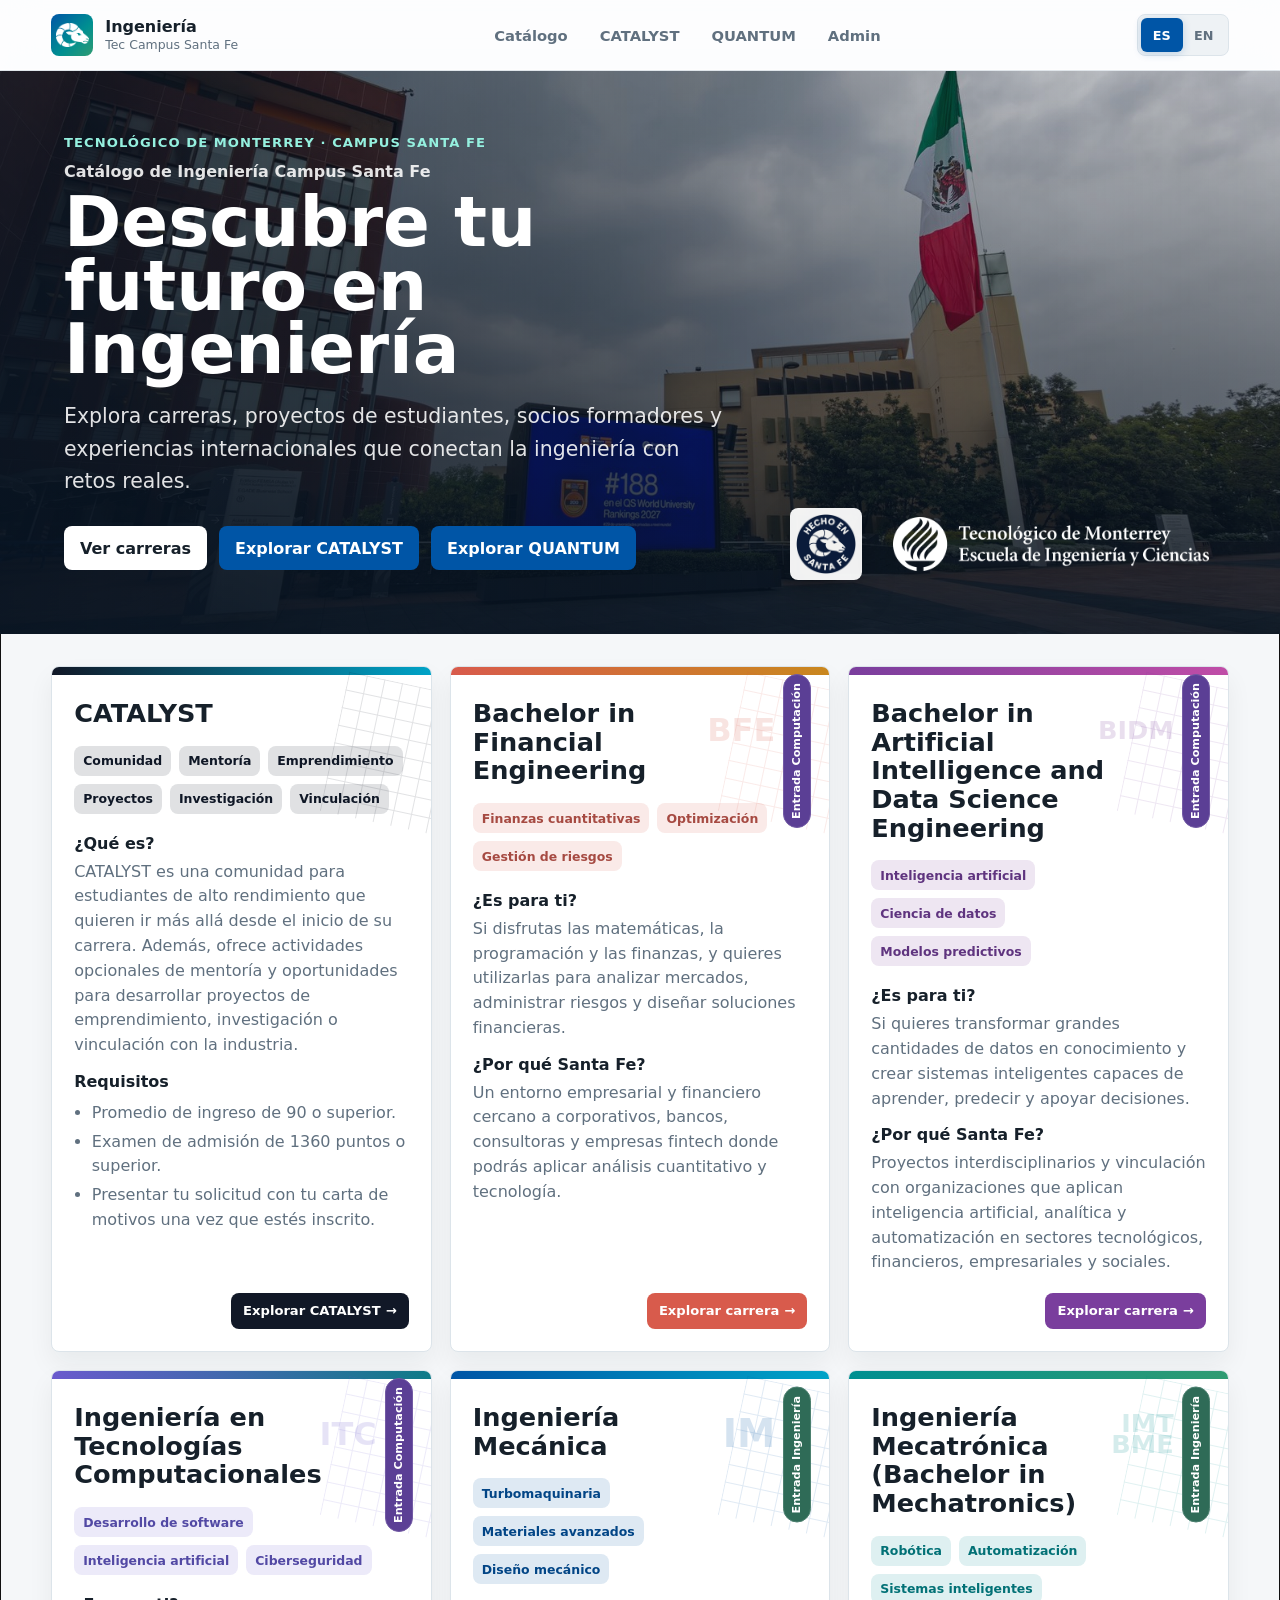
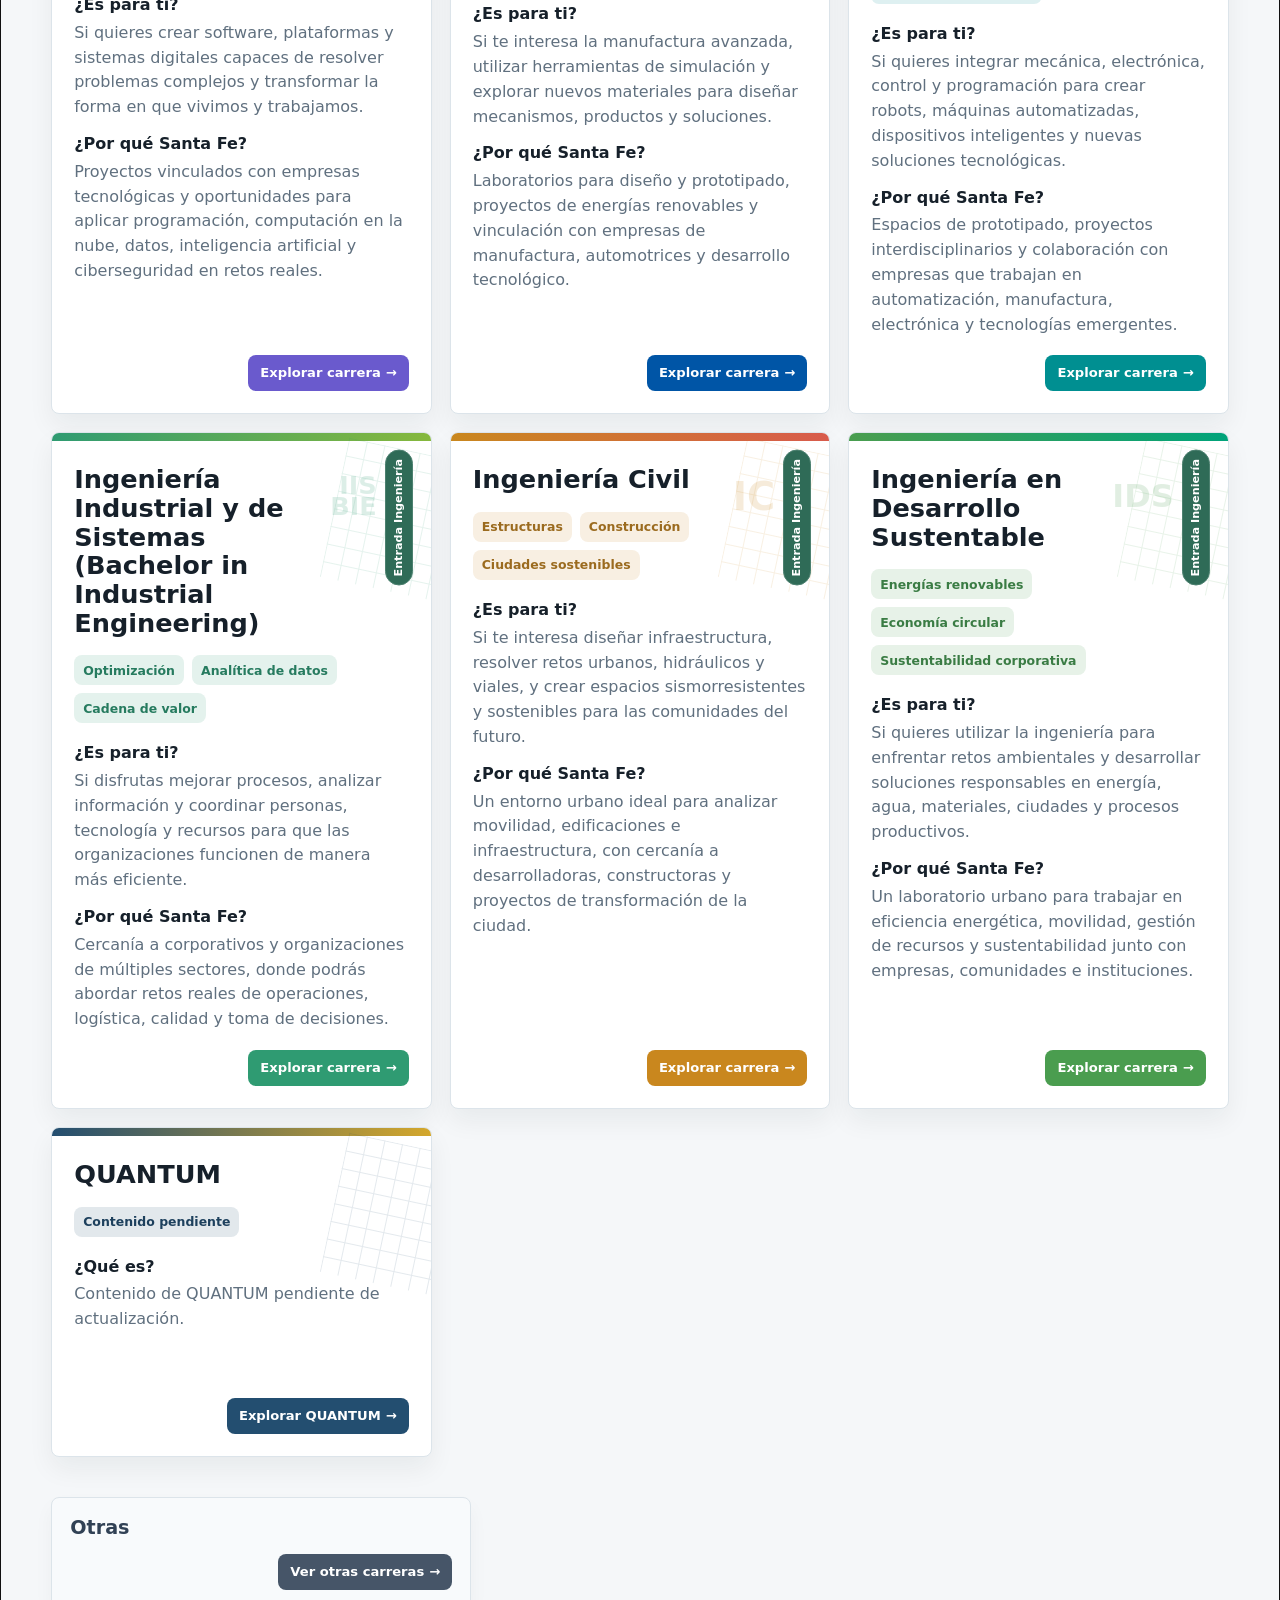
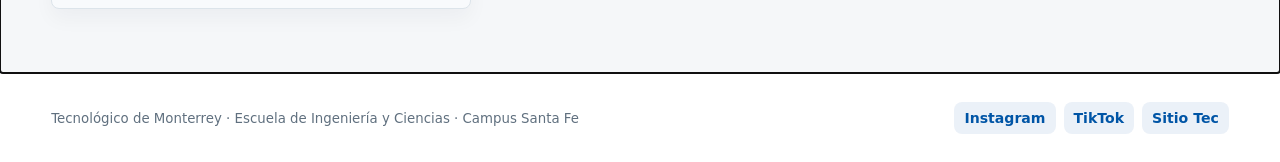
==== commit aca98f06: "Actualización de siglas, ingles y quantum" ====
--- a/index.html
+++ b/index.html
@@ -12,24 +12,29 @@
     <link rel="icon" href="assets/favicon.png" type="image/png" />
     <link rel="apple-touch-icon" href="assets/apple-touch-icon.png" />
     <link rel="stylesheet" href="assets/vendor/jsvectormap/jsvectormap.min.css" />
-    <link rel="stylesheet" href="styles/styles.css?v=20260716-28" />
+    <link rel="stylesheet" href="styles/styles.css?v=20260802-43" />
   </head>
   <body>
     <header class="site-header">
-      <a class="brand" href="#inicio" aria-label="Volver al inicio">
+      <a class="brand" href="#inicio" aria-label="Volver al inicio" data-header-home>
         <span class="brand-mark" aria-hidden="true">
           <img class="brand-icon" src="assets/logos/borrego-hecho-en-santa-fe.png" alt="" />
         </span>
         <span>
-          <strong>Ingeniería</strong>
+          <strong data-brand-title>Ingeniería</strong>
           <small>Tec Campus Santa Fe</small>
         </span>
       </a>
-      <nav class="top-nav" aria-label="Navegación principal">
-        <a href="#inicio">Catálogo</a>
-        <a href="#programa/catalyst">CATALYST</a>
-        <a href="#admin">Admin</a>
+      <nav class="top-nav" aria-label="Navegación principal" data-top-nav>
+        <a href="#inicio" data-nav-catalog>Catálogo</a>
+        <a href="#programa/catalyst" data-nav-catalyst>CATALYST</a>
+        <a href="#programa/quantum" data-nav-quantum>QUANTUM</a>
+        <a href="#admin" data-nav-admin>Admin</a>
       </nav>
+      <div class="language-switcher" role="group" aria-label="Seleccionar idioma" data-language-switcher>
+        <button type="button" data-language="es" aria-pressed="true">ES</button>
+        <button type="button" data-language="en" aria-pressed="false">EN</button>
+      </div>
     </header>
 
     <main id="app" tabindex="-1"></main>
@@ -40,6 +45,7 @@
 
     <script src="assets/vendor/jsvectormap/jsvectormap.min.js"></script>
     <script src="assets/vendor/jsvectormap/world.js"></script>
-    <script src="js/app.js?v=20260716-28"></script>
+    <script src="js/i18n.js?v=20260731-36"></script>
+    <script src="js/app.js?v=20260731-38"></script>
   </body>
 </html>
--- a/styles/styles.css
+++ b/styles/styles.css
@@ -350,6 +350,43 @@
   margin: 0 auto;
 }
 
+.language-switcher {
+  display: inline-flex;
+  flex: 0 0 auto;
+  padding: 3px;
+  background: #eef2f5;
+  border: 1px solid var(--line);
+  border-radius: 8px;
+}
+
+.language-switcher[hidden] {
+  display: none;
+}
+
+.language-switcher button {
+  min-width: 42px;
+  min-height: 34px;
+  padding: 6px 10px;
+  color: var(--muted);
+  font-size: 0.8rem;
+  font-weight: 850;
+  background: transparent;
+  border: 0;
+  border-radius: 6px;
+  cursor: pointer;
+}
+
+.language-switcher button[aria-pressed="true"] {
+  color: #ffffff;
+  background: var(--blue);
+  box-shadow: 0 2px 8px rgba(0, 85, 166, 0.2);
+}
+
+.language-switcher button:focus-visible {
+  outline: 3px solid color-mix(in srgb, var(--blue) 50%, #ffffff);
+  outline-offset: 2px;
+}
+
 .catalog-programs-stack {
   display: grid;
   gap: clamp(24px, 4vw, 40px);
@@ -393,7 +430,10 @@
     transform 180ms ease;
 }
 
-.program-card--entry > h3,
+.program-card--entry > h3 {
+  padding-right: 88px;
+}
+
 .program-card--entry > .tag-row {
   padding-right: 34px;
 }
@@ -410,36 +450,84 @@
   outline-offset: 3px;
 }
 
-.program-card-topline {
+.career-entry-lockup {
   position: absolute;
-  top: 80px;
-  right: -38px;
+  top: 18px;
+  right: 18px;
+  z-index: 3;
+  display: flex;
+  max-width: calc(100% - 36px);
+  height: 132px;
+  align-items: center;
+  justify-content: flex-end;
+  margin: 0;
+  pointer-events: none;
+}
+
+.entry-badge {
+  position: relative;
   z-index: 2;
-  display: flex;
-  width: 132px;
-  min-height: 26px;
-  justify-content: center;
-  margin: 0;
-  transform: rotate(90deg);
-  transform-origin: center;
-}
-
-.entry-badge {
   display: inline-flex;
   align-items: center;
-  width: 100%;
-  min-height: 26px;
+  width: 28px;
+  min-height: 132px;
   justify-content: center;
-  padding: 5px 8px;
+  padding: 8px 5px;
   color: #ffffff;
   font-size: 0.7rem;
   font-weight: 850;
   line-height: 1.15;
   text-align: center;
   white-space: nowrap;
+  writing-mode: vertical-rl;
+  transform: rotate(180deg);
   background: var(--entry-badge-color, #465568);
   border: 1px solid color-mix(in srgb, var(--entry-badge-color, #465568) 86%, #ffffff);
   border-radius: 999px;
+}
+
+.career-acronym-watermark {
+  position: relative;
+  z-index: 1;
+  display: flex;
+  flex-direction: row;
+  align-items: flex-end;
+  justify-content: center;
+  margin-top: 0;
+  margin-right: 8px;
+  transform: translateY(-21px);
+  color: var(--accent, var(--blue));
+  font-weight: 900;
+  line-height: 0.82;
+  letter-spacing: 0;
+  text-align: right;
+  white-space: nowrap;
+  opacity: 0.16;
+  pointer-events: none;
+  user-select: none;
+}
+
+.career-acronym-watermark span {
+  display: block;
+}
+
+.career-acronym-watermark.acronym--short {
+  font-size: clamp(2rem, 3vw, 2.5rem);
+}
+
+.career-acronym-watermark.acronym--medium {
+  font-size: clamp(1.7rem, 2.5vw, 2.15rem);
+}
+
+.career-acronym-watermark.acronym--long {
+  font-size: clamp(1.45rem, 2vw, 1.75rem);
+}
+
+.career-acronym-watermark--stacked {
+  flex-direction: column;
+  align-items: flex-end;
+  gap: 0;
+  font-size: clamp(1.4rem, 2vw, 1.75rem);
 }
 
 .program-card--entry-computacion {
@@ -480,6 +568,7 @@
   font-size: clamp(1.3rem, 2vw, 1.74rem);
   line-height: 1.12;
 }
+
 
 .other-program-entry {
   display: flex;
@@ -980,8 +1069,22 @@
 .university-grid,
 .exatec-grid,
 .activity-grid,
-.advantage-grid {
+.advantage-grid,
+.scholarship-grid {
   grid-template-columns: repeat(3, minmax(0, 1fr));
+}
+
+.scholarship-grid {
+  align-items: stretch;
+}
+
+.scholarship-card {
+  height: 100%;
+  align-content: start;
+}
+
+.scholarship-card .qr-code-wrapper {
+  margin-top: 16px;
 }
 
 .exatec-grid {
@@ -1018,6 +1121,33 @@
 .feature-body {
   display: grid;
   gap: 12px;
+}
+
+.formatted-description {
+  width: 100%;
+  color: var(--muted);
+  line-height: 1.55;
+  overflow-wrap: anywhere;
+}
+
+.formatted-description p,
+.formatted-description ul {
+  margin: 0;
+}
+
+.formatted-description p + p,
+.formatted-description p + ul,
+.formatted-description ul + p,
+.formatted-description ul + ul {
+  margin-top: 0.75rem;
+}
+
+.formatted-description ul {
+  padding-left: 1.25rem;
+}
+
+.formatted-description li + li {
+  margin-top: 0.35rem;
 }
 
 .activity-grid {
@@ -1880,6 +2010,49 @@
   line-height: 1.6;
 }
 
+.admin-language-note {
+  display: grid;
+  gap: 5px;
+  margin-top: 18px;
+  padding: 14px 16px;
+  color: #17324d;
+  background: #eef7fb;
+  border: 1px solid #b9dce9;
+  border-radius: 8px;
+}
+
+.admin-language-note span {
+  line-height: 1.5;
+}
+
+.admin-bilingual-field {
+  display: grid;
+  grid-template-columns: repeat(2, minmax(0, 1fr));
+  gap: 14px;
+}
+
+.admin-bilingual-field legend,
+.admin-bilingual-field > .admin-help {
+  grid-column: 1 / -1;
+}
+
+.admin-optional {
+  color: var(--muted);
+  font-size: 0.76rem;
+  font-weight: 600;
+}
+
+@media (max-width: 760px) {
+  .admin-bilingual-field {
+    grid-template-columns: 1fr;
+  }
+
+  .admin-bilingual-field legend,
+  .admin-bilingual-field > .admin-help {
+    grid-column: auto;
+  }
+}
+
 .admin-layout {
   display: grid;
   grid-template-columns: 280px minmax(0, 1fr);
@@ -1946,6 +2119,20 @@
   display: grid;
   gap: 14px;
   margin-top: 16px;
+}
+
+.admin-record-title {
+  display: grid;
+  gap: 4px;
+  padding: 12px 14px;
+  background: var(--soft);
+  border: 1px solid var(--line);
+  border-radius: 8px;
+}
+
+.admin-record-title strong {
+  color: var(--ink);
+  font-size: 1.05rem;
 }
 
 .admin-message {
@@ -2048,7 +2235,8 @@
   .university-grid,
   .exatec-grid,
   .activity-grid,
-  .advantage-grid {
+  .advantage-grid,
+  .scholarship-grid {
     grid-template-columns: repeat(2, minmax(0, 1fr));
   }
 
@@ -2146,7 +2334,8 @@
   .university-grid,
   .exatec-grid,
   .activity-grid,
-  .advantage-grid {
+  .advantage-grid,
+  .scholarship-grid {
     grid-template-columns: 1fr;
   }
 
@@ -2171,6 +2360,16 @@
 
   .program-card {
     min-height: 310px;
+  }
+
+  .language-switcher {
+    position: absolute;
+    top: 18px;
+    right: 18px;
+  }
+
+  .brand {
+    max-width: calc(100% - 110px);
   }
 
   .catalog-other-entry {
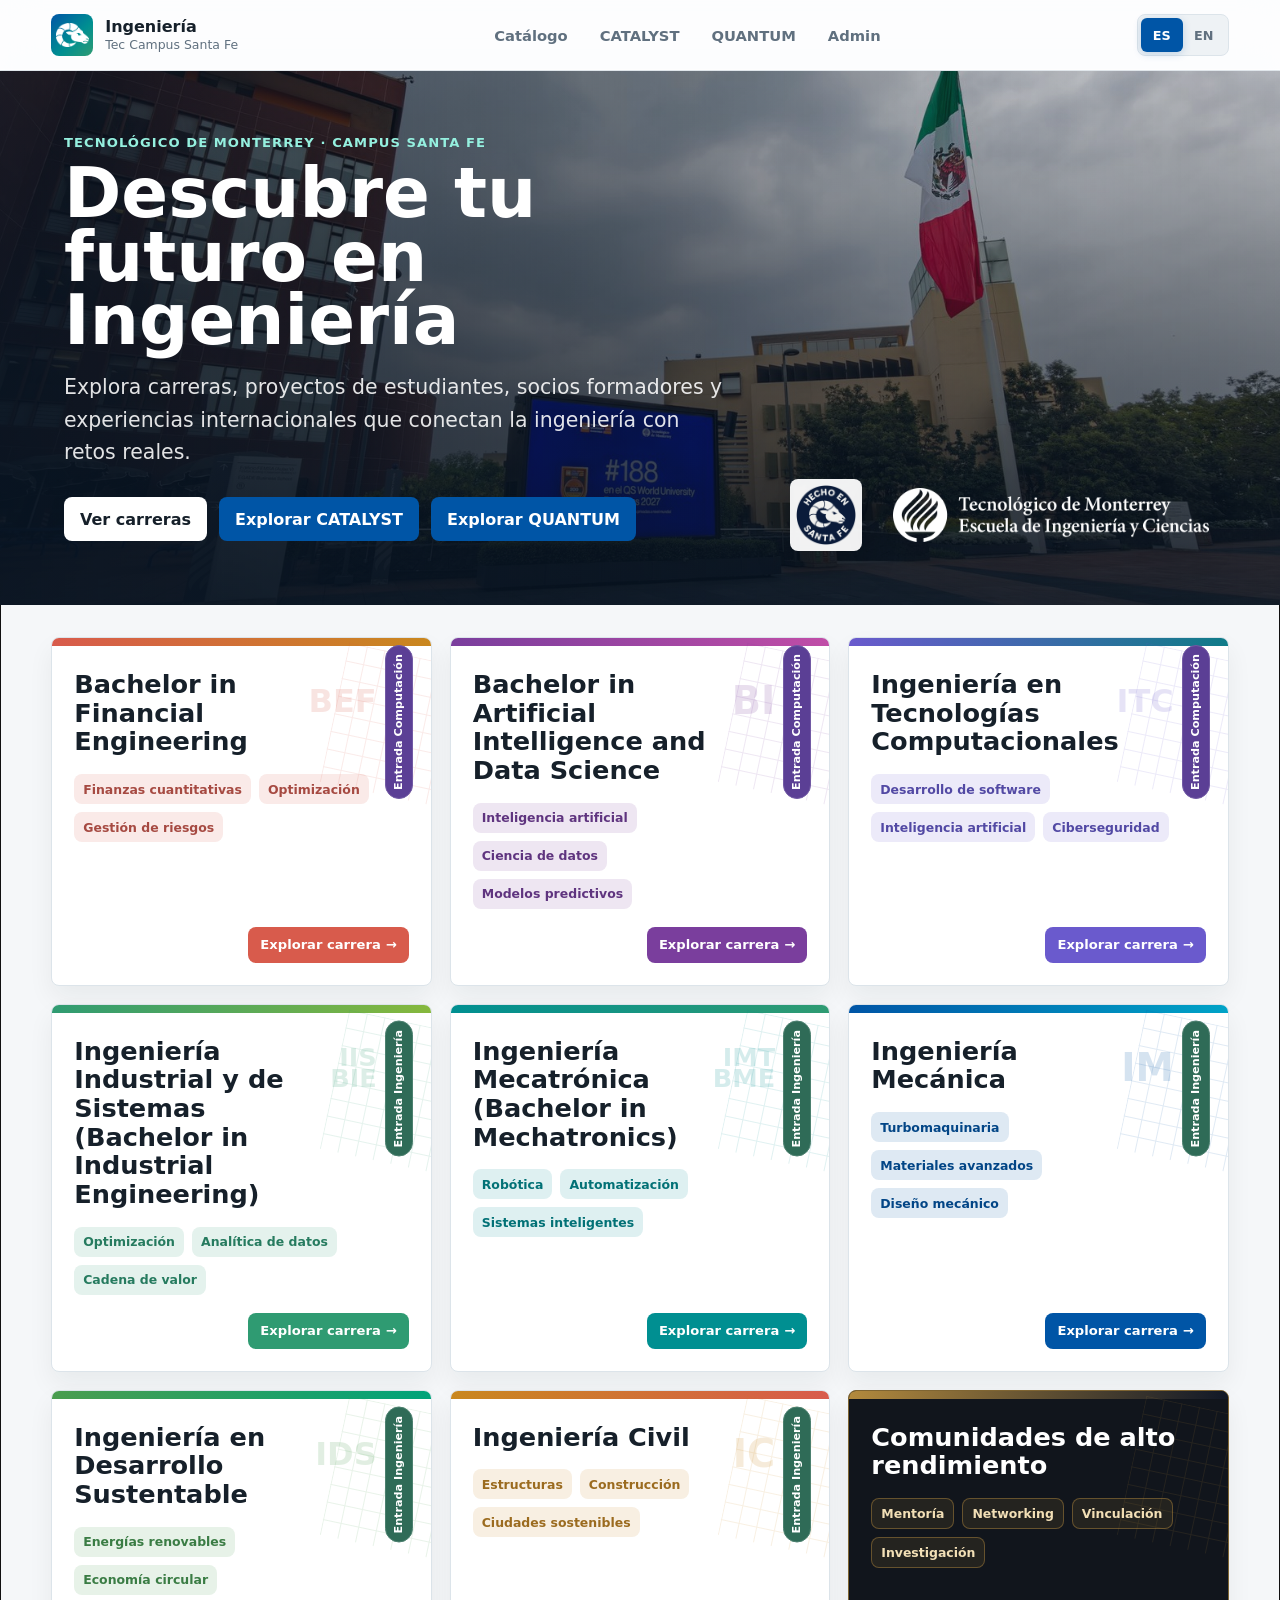
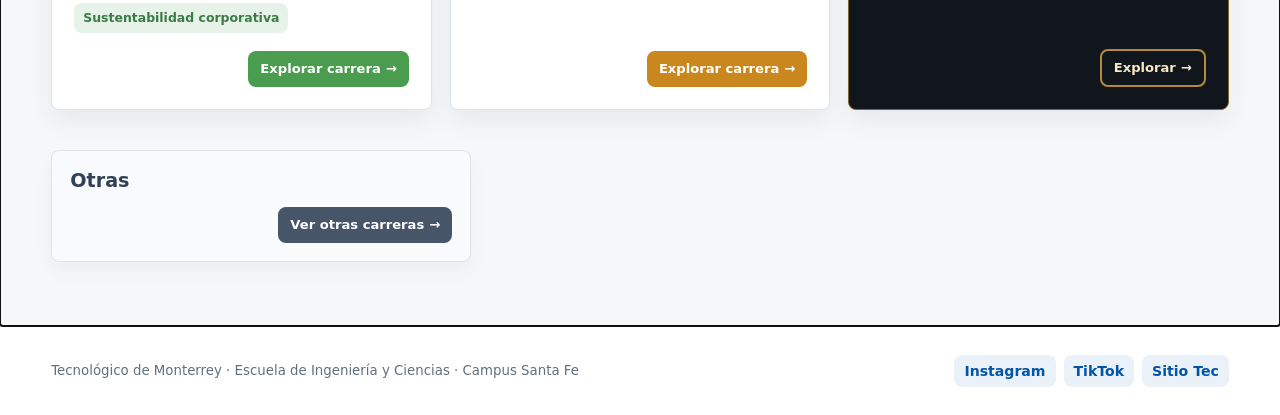
==== commit c7fbc77c: "Actualizacion Resumen de Info Visual" ====
--- a/index.html
+++ b/index.html
@@ -12,7 +12,7 @@
     <link rel="icon" href="assets/favicon.png" type="image/png" />
     <link rel="apple-touch-icon" href="assets/apple-touch-icon.png" />
     <link rel="stylesheet" href="assets/vendor/jsvectormap/jsvectormap.min.css" />
-    <link rel="stylesheet" href="styles/styles.css?v=20260802-43" />
+    <link rel="stylesheet" href="styles/styles.css?v=20261015-48" />
   </head>
   <body>
     <header class="site-header">
@@ -45,7 +45,7 @@
 
     <script src="assets/vendor/jsvectormap/jsvectormap.min.js"></script>
     <script src="assets/vendor/jsvectormap/world.js"></script>
-    <script src="js/i18n.js?v=20260731-36"></script>
-    <script src="js/app.js?v=20260731-38"></script>
+    <script src="js/i18n.js?v=20261015-48"></script>
+    <script src="js/app.js?v=20261015-48"></script>
   </body>
 </html>
--- a/styles/styles.css
+++ b/styles/styles.css
@@ -13,6 +13,8 @@
   --violet: #6a5acd;
   --entry-computacion: #5b3f95;
   --entry-ingenieria: #2f6b57;
+  --high-performance-gold: #b38a3d;
+  --high-performance-dark: #11151c;
   --shadow: 0 18px 42px rgba(22, 32, 42, 0.12);
   --accent: var(--blue);
   --secondary-accent: var(--teal);
@@ -237,6 +239,19 @@
   font-size: clamp(2.4rem, 5.4vw, 5.1rem);
   line-height: 0.92;
   letter-spacing: 0;
+}
+
+.hero-title-en {
+  width: max-content;
+  max-width: 100%;
+  font-size: clamp(2.4rem, 5.4vw, 5.1rem);
+}
+
+.hero-title-en span {
+  display: block;
+  width: max-content;
+  max-width: 100%;
+  white-space: nowrap;
 }
 
 .hero-copy {
@@ -419,6 +434,62 @@
   border: 1px solid var(--line);
   border-radius: 8px;
   box-shadow: 0 12px 26px rgba(22, 32, 42, 0.06);
+}
+
+.program-card--career,
+.high-performance-entry {
+  min-height: 285px;
+}
+
+.high-performance-entry {
+  color: #ffffff;
+  background: var(--high-performance-dark);
+  border-color: color-mix(in srgb, var(--high-performance-gold) 68%, #11151c);
+}
+
+.high-performance-entry::before {
+  background: var(--high-performance-gold);
+}
+
+.high-performance-entry::after {
+  opacity: 0.13;
+  background:
+    linear-gradient(90deg, var(--high-performance-gold) 1px, transparent 1px),
+    linear-gradient(var(--high-performance-gold) 1px, transparent 1px);
+  background-size: 18px 18px;
+}
+
+.high-performance-entry h3 {
+  color: #ffffff;
+}
+
+.high-performance-entry .tag {
+  color: #f2dfb6;
+  background: rgba(179, 138, 61, 0.12);
+  border: 1px solid rgba(179, 138, 61, 0.46);
+}
+
+.high-performance-entry .card-nav-hint,
+.program-card--high-performance-context .card-nav-hint {
+  color: #f7e8c7;
+  background: #11151c;
+  border: 2px solid var(--high-performance-gold);
+}
+
+.high-performance-entry:focus-visible {
+  outline-color: color-mix(in srgb, var(--high-performance-gold) 72%, #ffffff);
+}
+
+.high-performance-programs-page .section-heading h1 {
+  max-width: none;
+  margin-bottom: 0;
+  font-size: clamp(2rem, 4vw, 3.5rem);
+  line-height: 1.05;
+}
+
+.high-performance-program-grid {
+  grid-template-columns: repeat(2, minmax(0, 1fr));
+  max-width: 900px;
 }
 
 .program-card-link {
@@ -749,6 +820,15 @@
   color: var(--ink);
 }
 
+.special-program-card-summary-block {
+  display: grid;
+  gap: 8px;
+}
+
+.special-program-card-summary {
+  margin: 0;
+}
+
 .card-requirements ul {
   margin: 6px 0 0;
   padding-left: 1.1rem;
@@ -954,6 +1034,10 @@
     transform 180ms ease;
 }
 
+.clickable-grid .section-link-card {
+  min-height: 280px;
+}
+
 .section-link-card:hover {
   border-color: color-mix(in srgb, var(--accent, var(--blue)) 45%, var(--line));
   box-shadow: var(--shadow);
@@ -1006,6 +1090,49 @@
   margin: 0;
 }
 
+.career-fit-panel,
+.special-program-primary {
+  grid-column: 1 / -1;
+}
+
+.career-fit-panel {
+  min-height: 150px;
+  justify-content: flex-start;
+  padding: clamp(22px, 3vw, 32px) !important;
+}
+
+.career-fit-panel .formatted-description {
+  max-width: 960px;
+  font-size: clamp(1rem, 1.45vw, 1.16rem);
+}
+
+.special-program-primary {
+  min-height: 170px;
+  padding: clamp(22px, 3vw, 32px) !important;
+}
+
+.special-program-primary p,
+.special-program-primary .catalyst-panel-bullets {
+  max-width: 960px;
+}
+
+.section-card-icon {
+  display: grid;
+  width: 100%;
+  min-height: 104px;
+  place-items: center;
+  color: var(--accent, var(--blue));
+  background: color-mix(in srgb, var(--accent, var(--blue)) 8%, #ffffff);
+  border: 1px solid color-mix(in srgb, var(--accent, var(--blue)) 15%, var(--line));
+  border-radius: 8px;
+}
+
+.section-card-icon-svg {
+  width: clamp(46px, 5vw, 62px);
+  height: clamp(46px, 5vw, 62px);
+  display: block;
+}
+
 .catalyst-panel-bullets {
   display: grid;
   gap: 8px;
@@ -1016,6 +1143,30 @@
 }
 
 .catalyst-panel-bullets li::marker {
+  color: var(--accent, var(--blue));
+}
+
+.special-program-requirements {
+  display: grid;
+  gap: 8px;
+  max-width: 960px;
+  margin-top: 20px;
+  color: var(--muted);
+}
+
+.special-program-requirements strong {
+  color: var(--ink);
+}
+
+.special-program-requirements ul {
+  display: grid;
+  gap: 8px;
+  margin: 0;
+  padding-left: 1.1rem;
+  line-height: 1.48;
+}
+
+.special-program-requirements li::marker {
   color: var(--accent, var(--blue));
 }
 
@@ -1085,6 +1236,23 @@
 
 .scholarship-card .qr-code-wrapper {
   margin-top: 16px;
+}
+
+.scholarship-icon-wrapper {
+  display: grid;
+  width: 100%;
+  min-height: 132px;
+  place-items: center;
+  padding: 10px;
+  background: color-mix(in srgb, var(--accent, var(--blue)) 6%, #ffffff);
+  border-radius: 8px;
+}
+
+.scholarship-icon-wrapper img {
+  width: min(52%, 150px);
+  height: 122px;
+  display: block;
+  object-fit: contain;
 }
 
 .exatec-grid {
@@ -2321,6 +2489,12 @@
     max-width: 9ch;
   }
 
+  .hero-title-en {
+    width: max-content;
+    max-width: 100%;
+    font-size: clamp(2rem, 10.5vw, 3rem);
+  }
+
   .section-heading {
     align-items: flex-start;
     flex-direction: column;
@@ -2362,6 +2536,24 @@
     min-height: 310px;
   }
 
+  .program-card--career,
+  .high-performance-entry {
+    min-height: 270px;
+  }
+
+  .career-fit-panel,
+  .special-program-primary {
+    min-height: 0;
+  }
+
+  .section-card-icon {
+    min-height: 92px;
+  }
+
+  .clickable-grid .section-link-card {
+    min-height: 260px;
+  }
+
   .language-switcher {
     position: absolute;
     top: 18px;
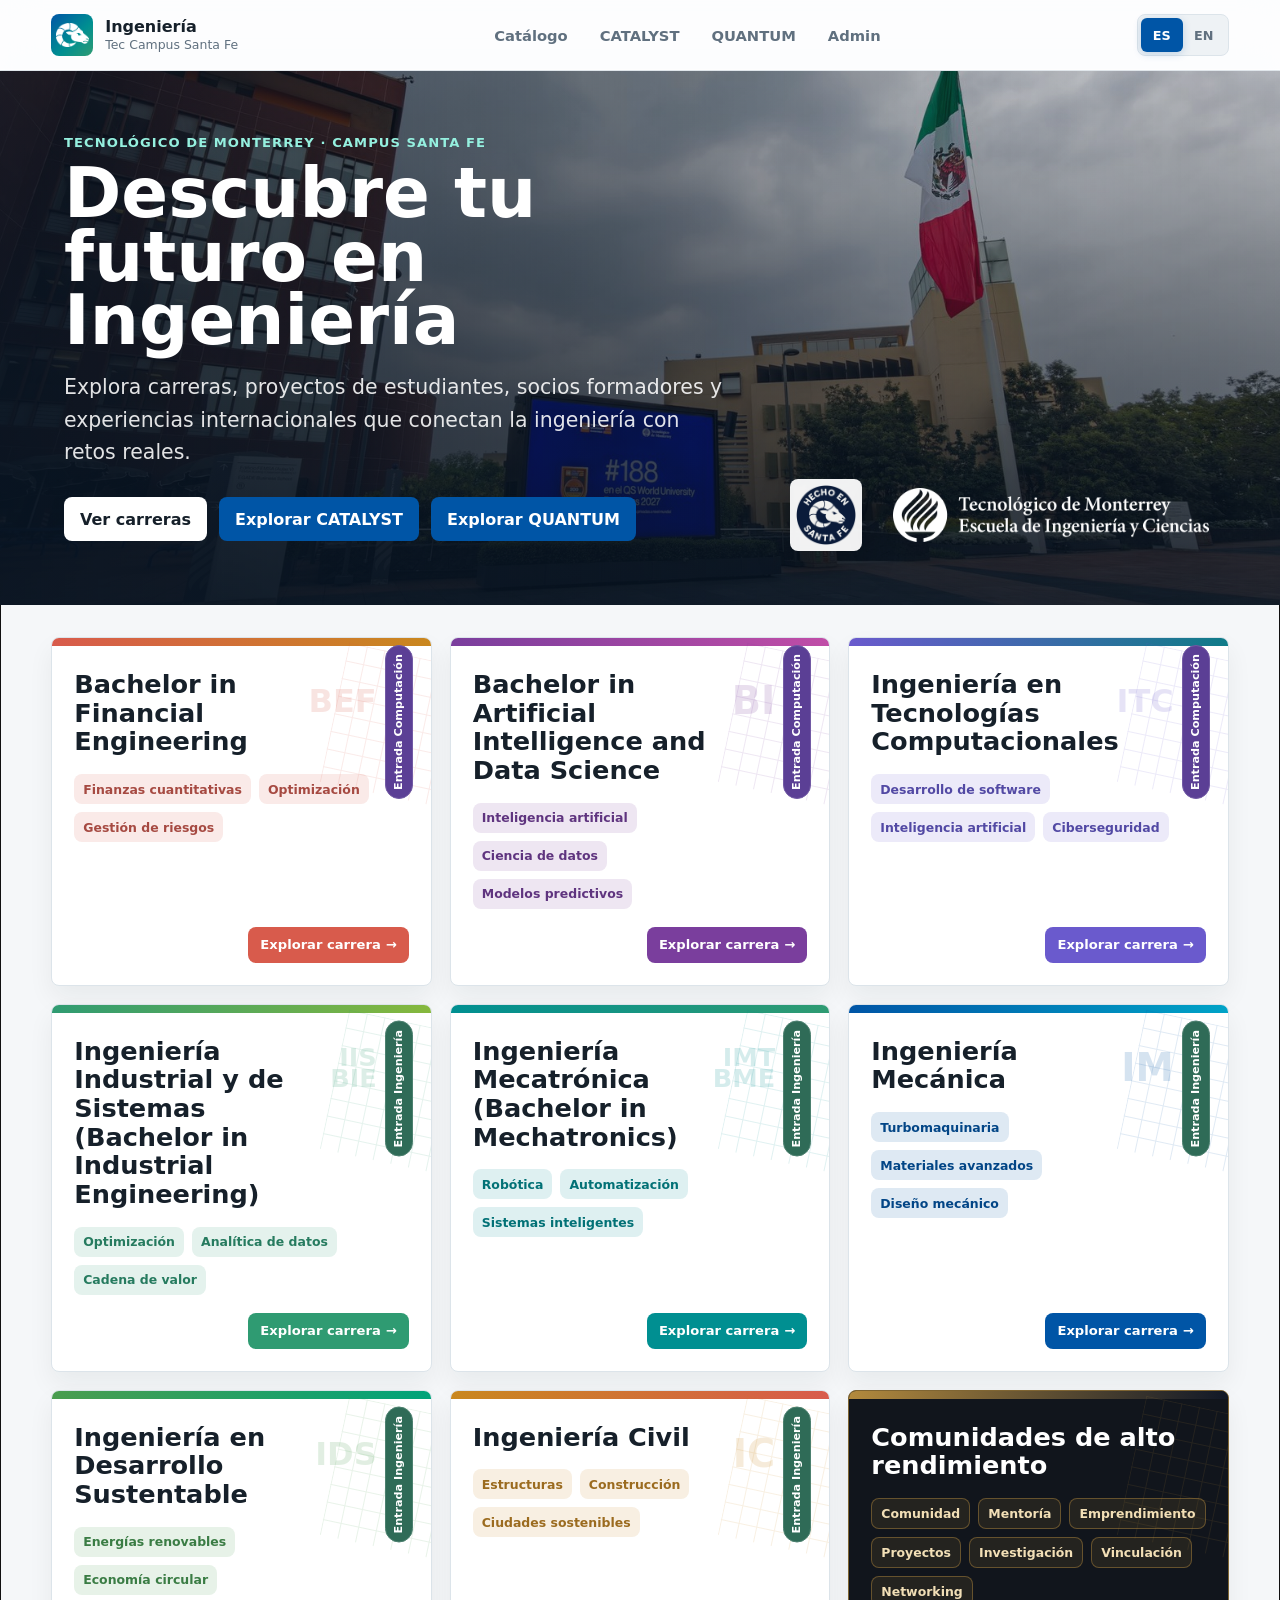
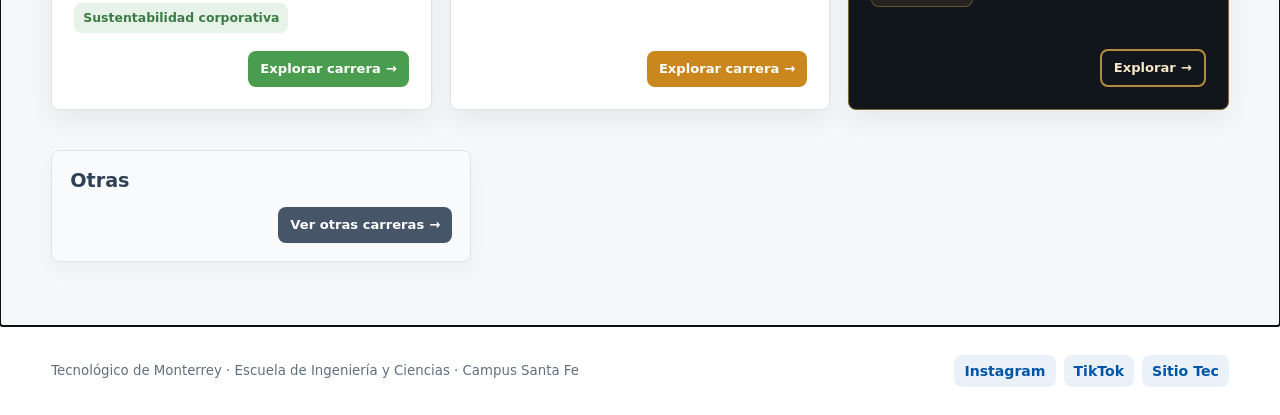
==== commit 4b6cc642: "Actualizacion estética y correcciones menores" ====
--- a/index.html
+++ b/index.html
@@ -12,7 +12,7 @@
     <link rel="icon" href="assets/favicon.png" type="image/png" />
     <link rel="apple-touch-icon" href="assets/apple-touch-icon.png" />
     <link rel="stylesheet" href="assets/vendor/jsvectormap/jsvectormap.min.css" />
-    <link rel="stylesheet" href="styles/styles.css?v=20261015-48" />
+    <link rel="stylesheet" href="styles/styles.css?v=20261015-63" />
   </head>
   <body>
     <header class="site-header">
@@ -45,7 +45,7 @@
 
     <script src="assets/vendor/jsvectormap/jsvectormap.min.js"></script>
     <script src="assets/vendor/jsvectormap/world.js"></script>
-    <script src="js/i18n.js?v=20261015-48"></script>
-    <script src="js/app.js?v=20261015-48"></script>
+    <script src="js/i18n.js?v=20261015-63"></script>
+    <script src="js/app.js?v=20261015-63"></script>
   </body>
 </html>
--- a/styles/styles.css
+++ b/styles/styles.css
@@ -15,6 +15,7 @@
   --entry-ingenieria: #2f6b57;
   --high-performance-gold: #b38a3d;
   --high-performance-dark: #11151c;
+  --scholarship-icon-color: #021f80;
   --shadow: 0 18px 42px rgba(22, 32, 42, 0.12);
   --accent: var(--blue);
   --secondary-accent: var(--teal);
@@ -771,6 +772,7 @@
 }
 
 .partner-card {
+  position: relative;
   display: flex;
   flex-direction: column;
   justify-content: flex-start;
@@ -778,6 +780,14 @@
   align-self: stretch;
   height: 100%;
   gap: 14px;
+}
+
+.theme-scope .feature-card.partner-card::before {
+  position: absolute;
+  inset: 0 0 auto;
+  width: 100%;
+  height: 5px;
+  margin: 0;
 }
 
 .partner-card > * {
@@ -1034,8 +1044,10 @@
     transform 180ms ease;
 }
 
-.clickable-grid .section-link-card {
-  min-height: 280px;
+.section-nav-grid.clickable-grid .section-link-card {
+  min-height: 250px;
+  gap: 6px;
+  padding: 6px 18px 10px;
 }
 
 .section-link-card:hover {
@@ -1117,20 +1129,63 @@
 }
 
 .section-card-icon {
-  display: grid;
+  display: flex;
   width: 100%;
-  min-height: 104px;
-  place-items: center;
-  color: var(--accent, var(--blue));
-  background: color-mix(in srgb, var(--accent, var(--blue)) 8%, #ffffff);
-  border: 1px solid color-mix(in srgb, var(--accent, var(--blue)) 15%, var(--line));
-  border-radius: 8px;
-}
-
-.section-card-icon-svg {
-  width: clamp(46px, 5vw, 62px);
-  height: clamp(46px, 5vw, 62px);
+  min-height: clamp(115px, 9.6vw, 141px);
+  align-items: center;
+  justify-content: center;
+  pointer-events: none;
+}
+
+.section-card-icon-graphic {
+  width: clamp(115px, 9.6vw, 141px);
+  height: clamp(115px, 9.6vw, 141px);
   display: block;
+  flex: 0 0 auto;
+  background-color: var(--accent, var(--blue));
+  mask-repeat: no-repeat;
+  mask-position: center;
+  mask-size: contain;
+  -webkit-mask-repeat: no-repeat;
+  -webkit-mask-position: center;
+  -webkit-mask-size: contain;
+  pointer-events: none;
+  user-select: none;
+}
+
+.section-card-icon--proyectos {
+  mask-image: url("../assets/images/icons/sections/proyectos.png");
+  -webkit-mask-image: url("../assets/images/icons/sections/proyectos.png");
+}
+
+.section-card-icon--socios {
+  mask-image: url("../assets/images/icons/sections/socios.png");
+  -webkit-mask-image: url("../assets/images/icons/sections/socios.png");
+}
+
+.section-card-icon--experiencias {
+  mask-image: url("../assets/images/icons/sections/experiencias.png");
+  -webkit-mask-image: url("../assets/images/icons/sections/experiencias.png");
+}
+
+.section-card-icon--empleabilidad {
+  mask-image: url("../assets/images/icons/sections/empleabilidad.png");
+  -webkit-mask-image: url("../assets/images/icons/sections/empleabilidad.png");
+}
+
+.section-card-icon--santafe {
+  mask-image: url("../assets/images/icons/sections/santafe.png");
+  -webkit-mask-image: url("../assets/images/icons/sections/santafe.png");
+}
+
+.section-card-icon--vivencia {
+  mask-image: url("../assets/images/icons/sections/vivencia.png");
+  -webkit-mask-image: url("../assets/images/icons/sections/vivencia.png");
+}
+
+.section-card-icon--becas {
+  mask-image: url("../assets/images/icons/sections/becas.png");
+  -webkit-mask-image: url("../assets/images/icons/sections/becas.png");
 }
 
 .catalyst-panel-bullets {
@@ -1232,27 +1287,49 @@
 .scholarship-card {
   height: 100%;
   align-content: start;
+  gap: 4px;
+}
+
+.scholarship-card .feature-body {
+  gap: 0;
+  margin-top: -20px;
+}
+
+.feature-card.scholarship-card h2 {
+  margin-bottom: 16px;
 }
 
 .scholarship-card .qr-code-wrapper {
   margin-top: 16px;
 }
 
+.feature-card.scholarship-card--qr h2 {
+  margin-bottom: 6px;
+}
+
+.scholarship-card--qr .qr-code-wrapper {
+  margin-top: 0;
+}
+
 .scholarship-icon-wrapper {
   display: grid;
   width: 100%;
-  min-height: 132px;
   place-items: center;
-  padding: 10px;
-  background: color-mix(in srgb, var(--accent, var(--blue)) 6%, #ffffff);
-  border-radius: 8px;
-}
-
-.scholarship-icon-wrapper img {
+  margin-bottom: 4px;
+}
+
+.scholarship-icon {
   width: min(52%, 150px);
   height: 122px;
   display: block;
-  object-fit: contain;
+  background-color: var(--scholarship-icon-color);
+  mask-repeat: no-repeat;
+  mask-position: center;
+  mask-size: contain;
+  -webkit-mask-repeat: no-repeat;
+  -webkit-mask-position: center;
+  -webkit-mask-size: contain;
+  pointer-events: none;
 }
 
 .exatec-grid {
@@ -1573,16 +1650,15 @@
   margin-bottom: 18px;
 }
 
-.university-flow-heading h2 {
-  margin: 4px 0 8px;
+.university-page {
+  padding-top: clamp(20px, 2.2vw, 32px);
+}
+
+.university-flow-heading h1 {
+  max-width: none;
+  margin: 0;
   font-size: clamp(1.7rem, 3vw, 2.7rem);
   line-height: 1.05;
-}
-
-.university-flow-heading p:not(.mini-label) {
-  margin: 0;
-  color: var(--muted);
-  line-height: 1.6;
 }
 
 .university-action-row {
@@ -1644,6 +1720,7 @@
 
 .map-info-panel {
   display: grid;
+  align-self: start;
   align-content: start;
   gap: 14px;
   scroll-margin-top: 120px;
@@ -1657,6 +1734,12 @@
   margin: 0;
   font-size: clamp(1.35rem, 2.2vw, 2rem);
   line-height: 1.08;
+}
+
+.map-info-panel--prompt h2 {
+  font-size: clamp(1.05rem, 1.5vw, 1.3rem);
+  font-weight: 500;
+  line-height: 1.4;
 }
 
 .map-info-panel p {
@@ -1747,8 +1830,10 @@
 
 .country-list-button {
   display: flex;
-  justify-content: space-between;
-  gap: 12px;
+  flex-wrap: wrap;
+  align-items: baseline;
+  justify-content: flex-start;
+  gap: 6px;
   padding: 14px 16px;
   color: var(--ink);
   font-weight: 900;
@@ -1761,14 +1846,20 @@
     transform 180ms ease;
 }
 
+.country-list-button .country-name {
+  min-width: 0;
+  overflow-wrap: anywhere;
+}
+
 .country-list-button:hover,
 .city-choice:hover {
   transform: translateY(-2px);
 }
 
-.country-list-button small {
+.country-list-button .country-count {
+  flex: 0 0 auto;
   color: var(--muted);
-  font-weight: 800;
+  font-weight: 600;
   white-space: nowrap;
 }
 
@@ -2550,8 +2641,8 @@
     min-height: 92px;
   }
 
-  .clickable-grid .section-link-card {
-    min-height: 260px;
+  .section-nav-grid.clickable-grid .section-link-card {
+    min-height: 240px;
   }
 
   .language-switcher {
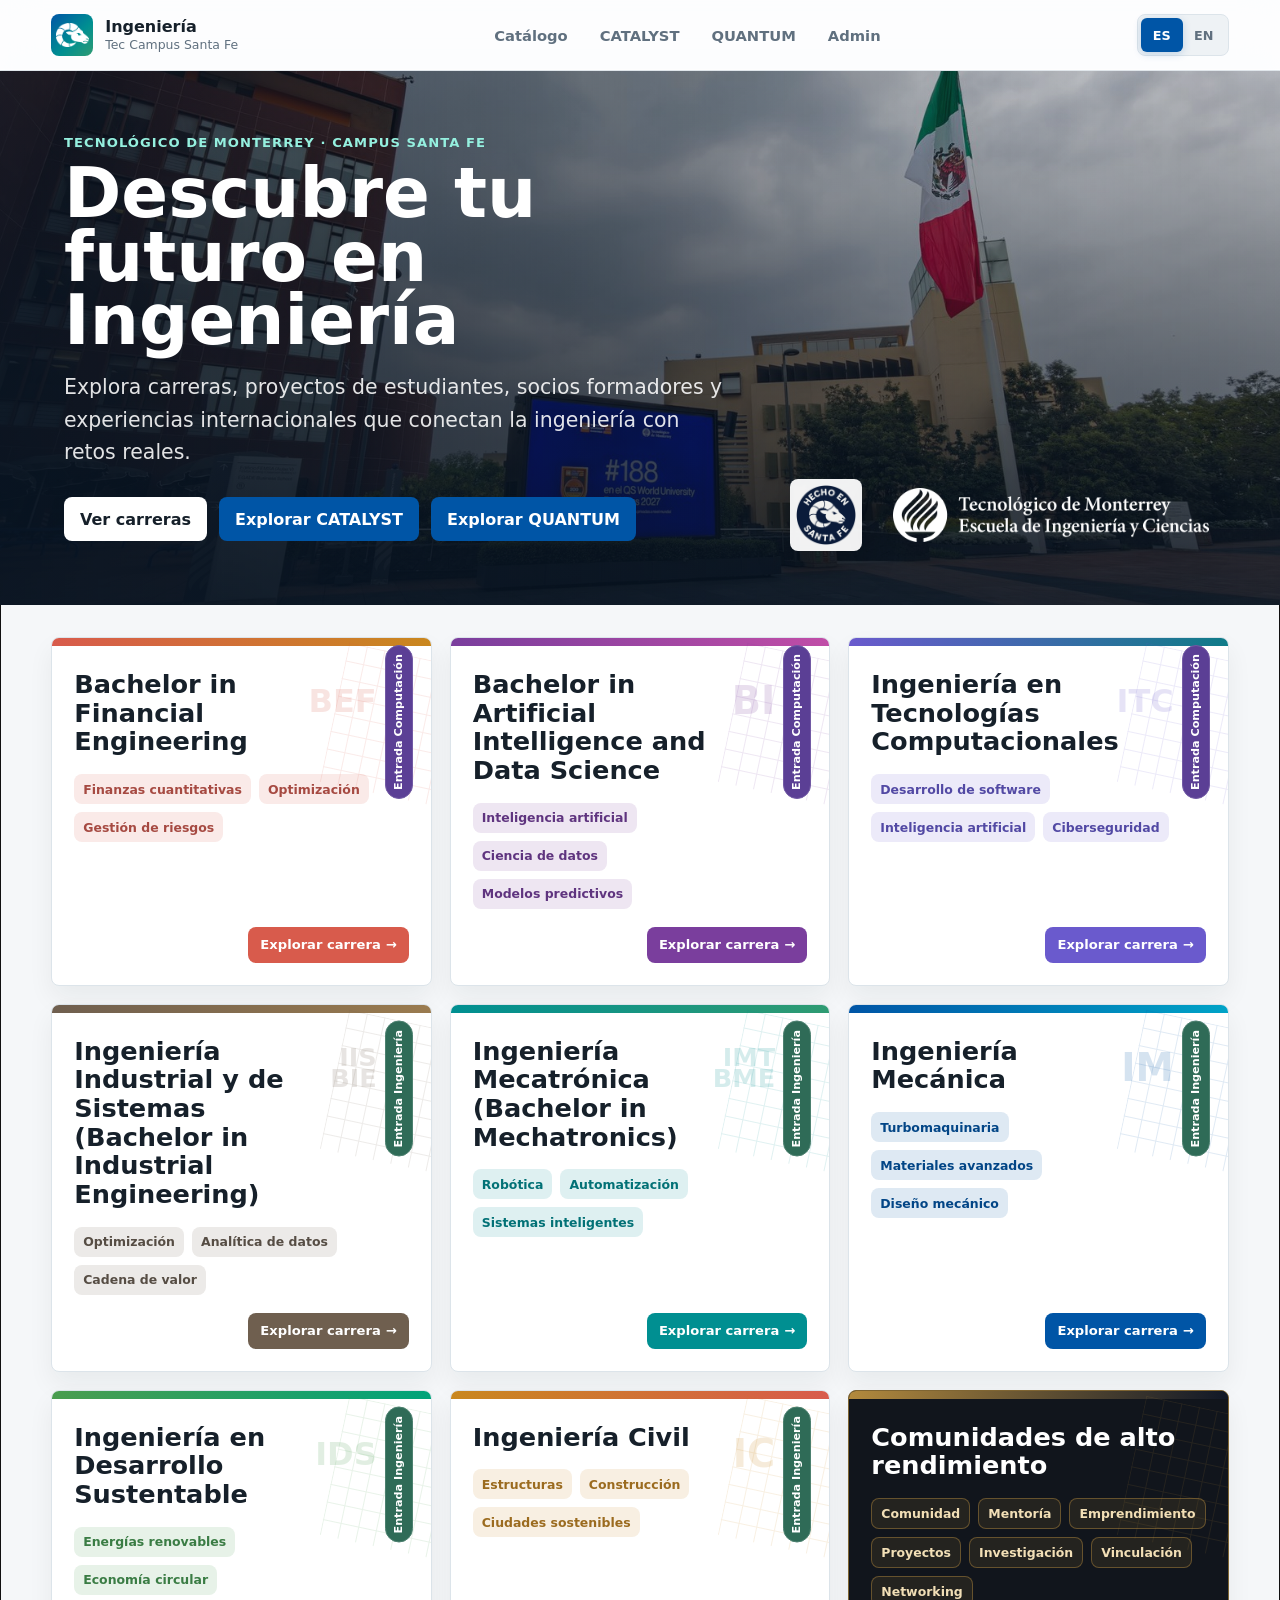
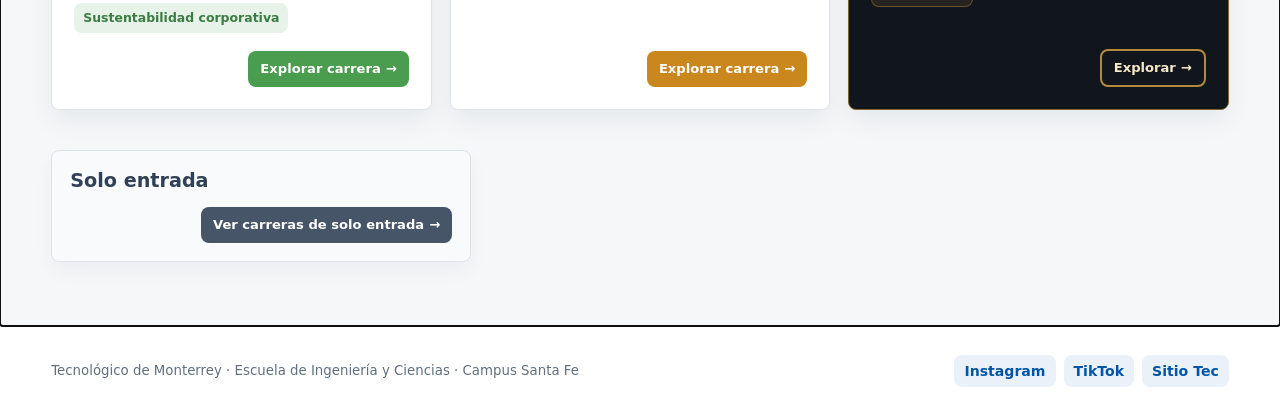
==== commit 755b63d4: "Actualizacion Formato Celular" ====
--- a/index.html
+++ b/index.html
@@ -12,7 +12,7 @@
     <link rel="icon" href="assets/favicon.png" type="image/png" />
     <link rel="apple-touch-icon" href="assets/apple-touch-icon.png" />
     <link rel="stylesheet" href="assets/vendor/jsvectormap/jsvectormap.min.css" />
-    <link rel="stylesheet" href="styles/styles.css?v=20261015-63" />
+    <link rel="stylesheet" href="styles/styles.css?v=20261017-86" />
   </head>
   <body>
     <header class="site-header">
@@ -45,7 +45,7 @@
 
     <script src="assets/vendor/jsvectormap/jsvectormap.min.js"></script>
     <script src="assets/vendor/jsvectormap/world.js"></script>
-    <script src="js/i18n.js?v=20261015-63"></script>
-    <script src="js/app.js?v=20261015-63"></script>
+    <script src="js/i18n.js?v=20261016-84"></script>
+    <script src="js/app.js?v=20261016-84"></script>
   </body>
 </html>
--- a/styles/styles.css
+++ b/styles/styles.css
@@ -1976,7 +1976,7 @@
 .logo-tile.image-logo {
   overflow: hidden;
   padding: 0;
-  background: transparent;
+  background: var(--partner-logo-background, #fff);
   border: none;
 }
 
@@ -1984,7 +1984,7 @@
   width: 100%;
   height: 100%;
   display: block;
-  object-fit: cover;
+  object-fit: contain;
   object-position: center;
   border-radius: inherit;
 }
@@ -2762,3 +2762,121 @@
     width: 100%;
   }
 }
+
+/* Compact mobile cards requested for career navigation, partners, and scholarships. */
+@media (max-width: 680px),
+  (orientation: landscape) and (min-width: 681px) and (max-width: 980px) {
+  .section-nav-grid,
+  .partner-grid,
+  .scholarship-grid {
+    grid-template-columns: repeat(2, minmax(0, 1fr));
+    gap: 10px;
+  }
+
+  .career-fit-panel {
+    grid-column: 1 / -1;
+  }
+
+  .section-nav-grid.clickable-grid .section-link-card {
+    min-height: 196px;
+    gap: 5px;
+    padding: 8px 12px 10px;
+  }
+
+  .section-card-icon {
+    min-height: 70px;
+  }
+
+  .section-card-icon-graphic {
+    width: 70px;
+    height: 70px;
+  }
+
+  .section-nav-grid .section-link-card h2 {
+    font-size: 0.96rem;
+    line-height: 1.16;
+    overflow-wrap: anywhere;
+  }
+
+  .section-link-card .card-nav-hint {
+    width: 100%;
+    min-height: 34px;
+    justify-content: center;
+    align-self: stretch;
+    padding: 8px 6px;
+    font-size: 0.72rem;
+    text-align: center;
+    white-space: normal;
+  }
+
+  .partner-card,
+  .scholarship-card {
+    padding: 14px;
+  }
+
+  .partner-card {
+    gap: 10px;
+  }
+
+  .partner-card .logo-row {
+    align-items: flex-start;
+    flex-direction: column;
+    gap: 9px;
+  }
+
+  .partner-card .logo-tile {
+    width: 100%;
+    height: 66px;
+  }
+
+  .partner-card h2,
+  .feature-card.scholarship-card h2 {
+    font-size: 1rem;
+    line-height: 1.18;
+    overflow-wrap: anywhere;
+  }
+
+  .partner-tags {
+    gap: 5px;
+  }
+
+  .partner-tags .tag {
+    min-height: 26px;
+    padding: 5px 6px;
+    font-size: 0.68rem;
+  }
+
+  .scholarship-card .feature-body {
+    margin-top: -14px;
+  }
+
+  .theme-scope .feature-card.scholarship-card::before {
+    margin: -14px -14px 2px;
+  }
+
+  .scholarship-icon {
+    width: min(64%, 104px);
+    height: 84px;
+  }
+
+  .scholarship-card .formatted-description {
+    font-size: 0.84rem;
+    line-height: 1.42;
+  }
+}
+
+@media (orientation: landscape) and (min-width: 600px) and (max-width: 820px) {
+  .section-nav-grid,
+  .partner-grid,
+  .scholarship-grid {
+    grid-template-columns: repeat(3, minmax(0, 1fr));
+  }
+}
+
+@media (orientation: landscape) and (min-width: 821px) and (max-width: 980px) {
+  .section-nav-grid,
+  .partner-grid,
+  .scholarship-grid {
+    grid-template-columns: repeat(4, minmax(0, 1fr));
+  }
+}
